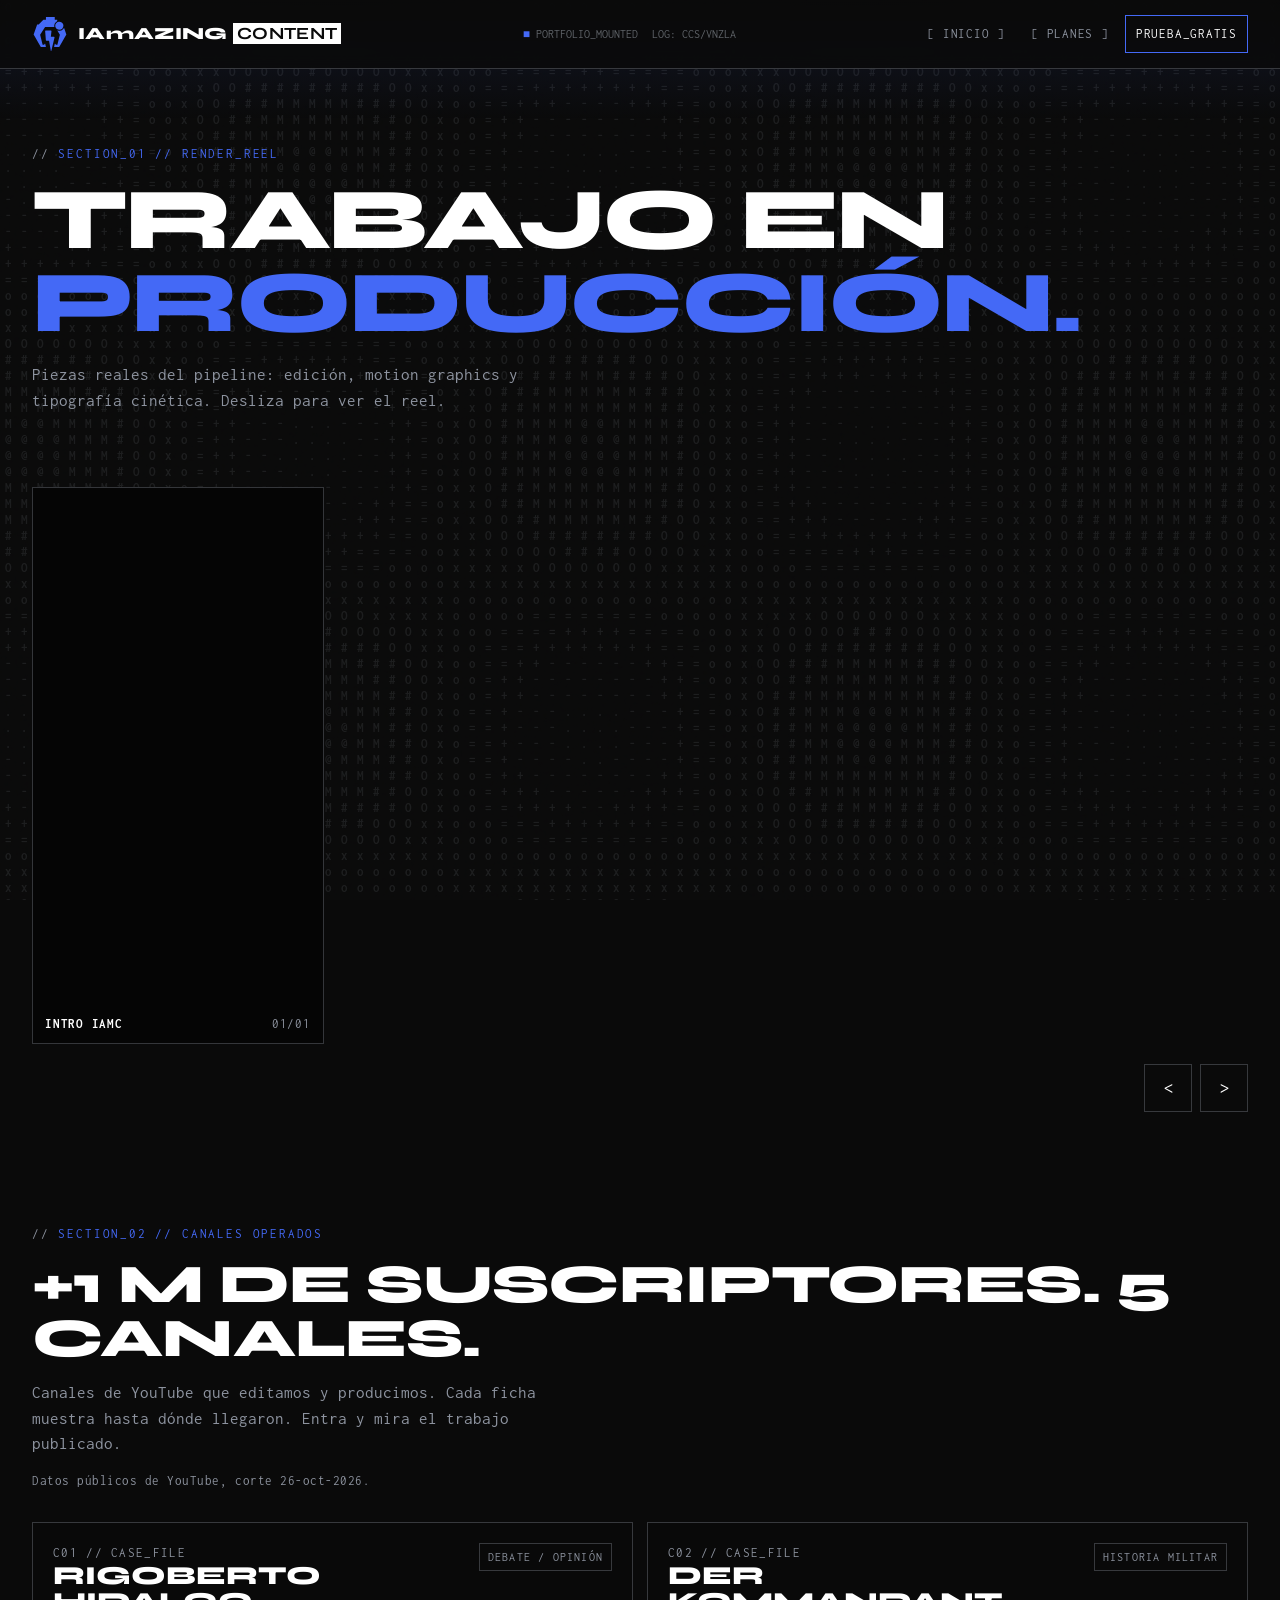
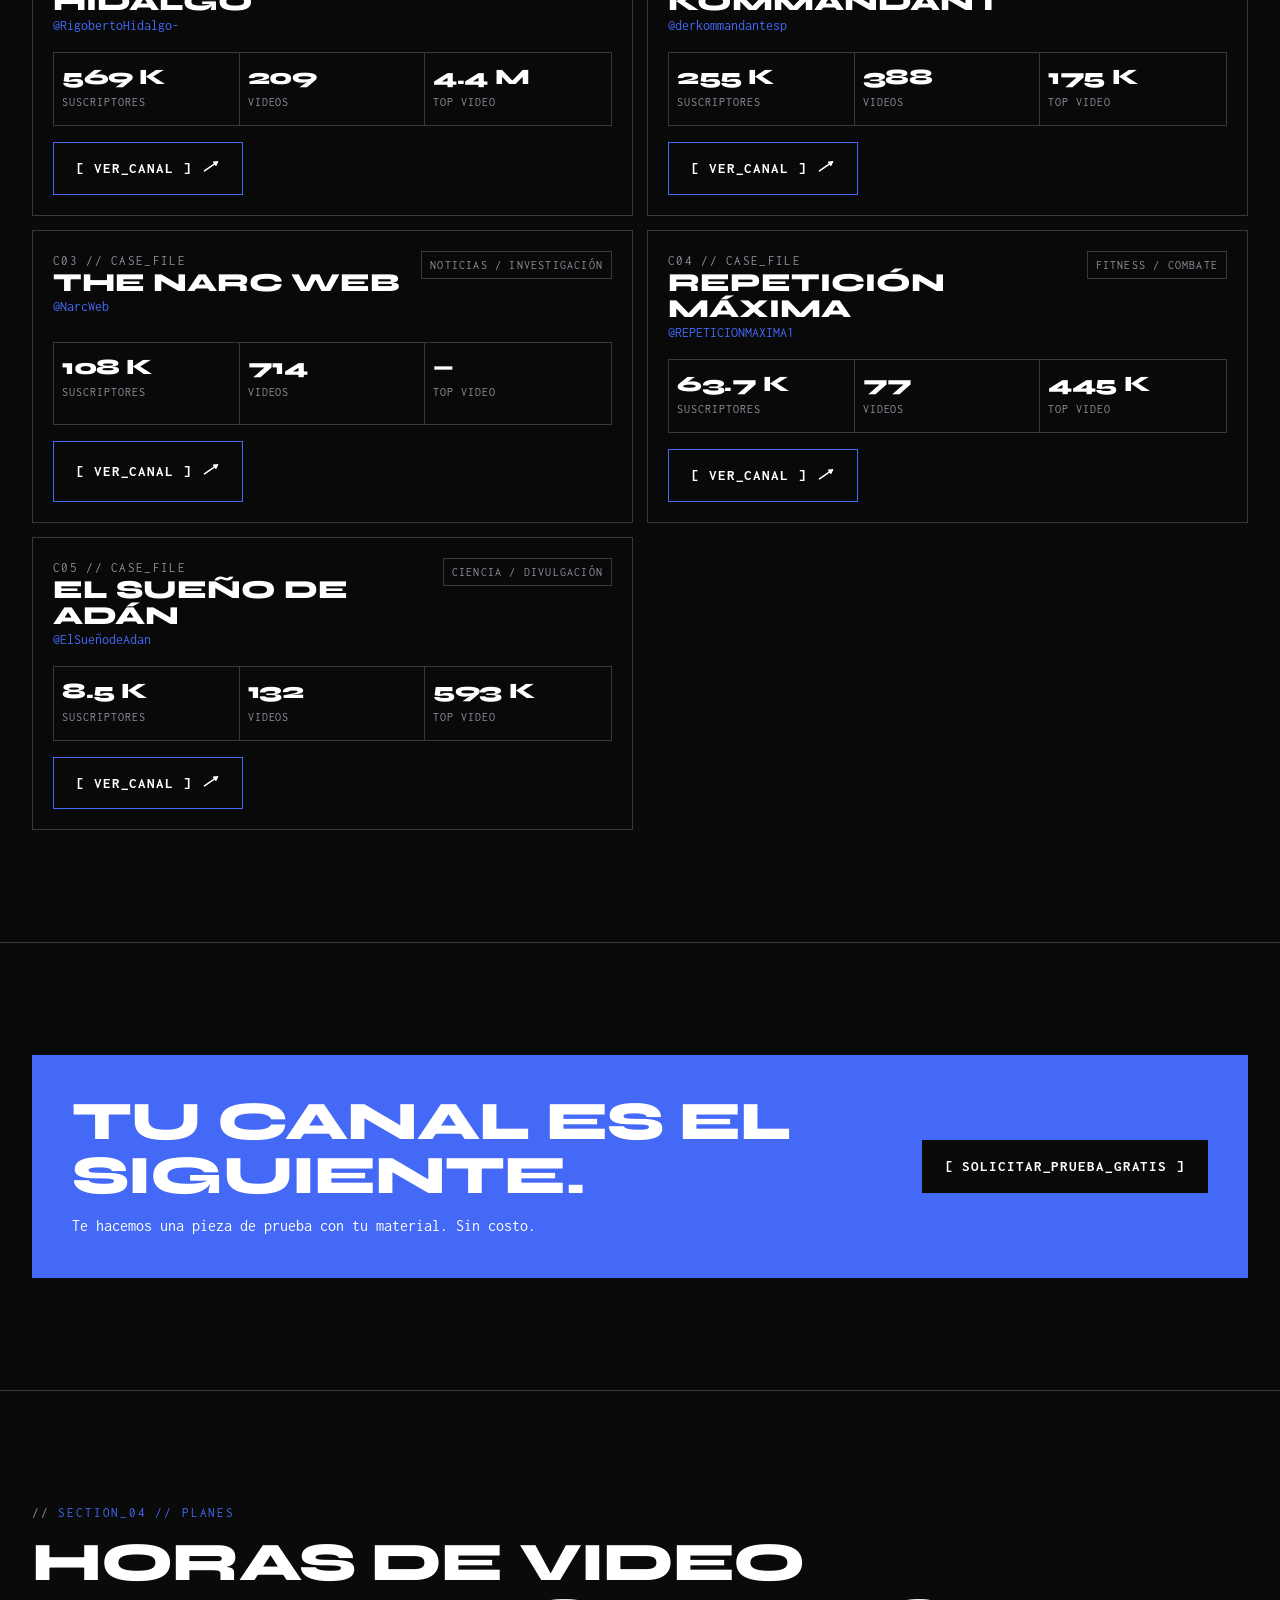
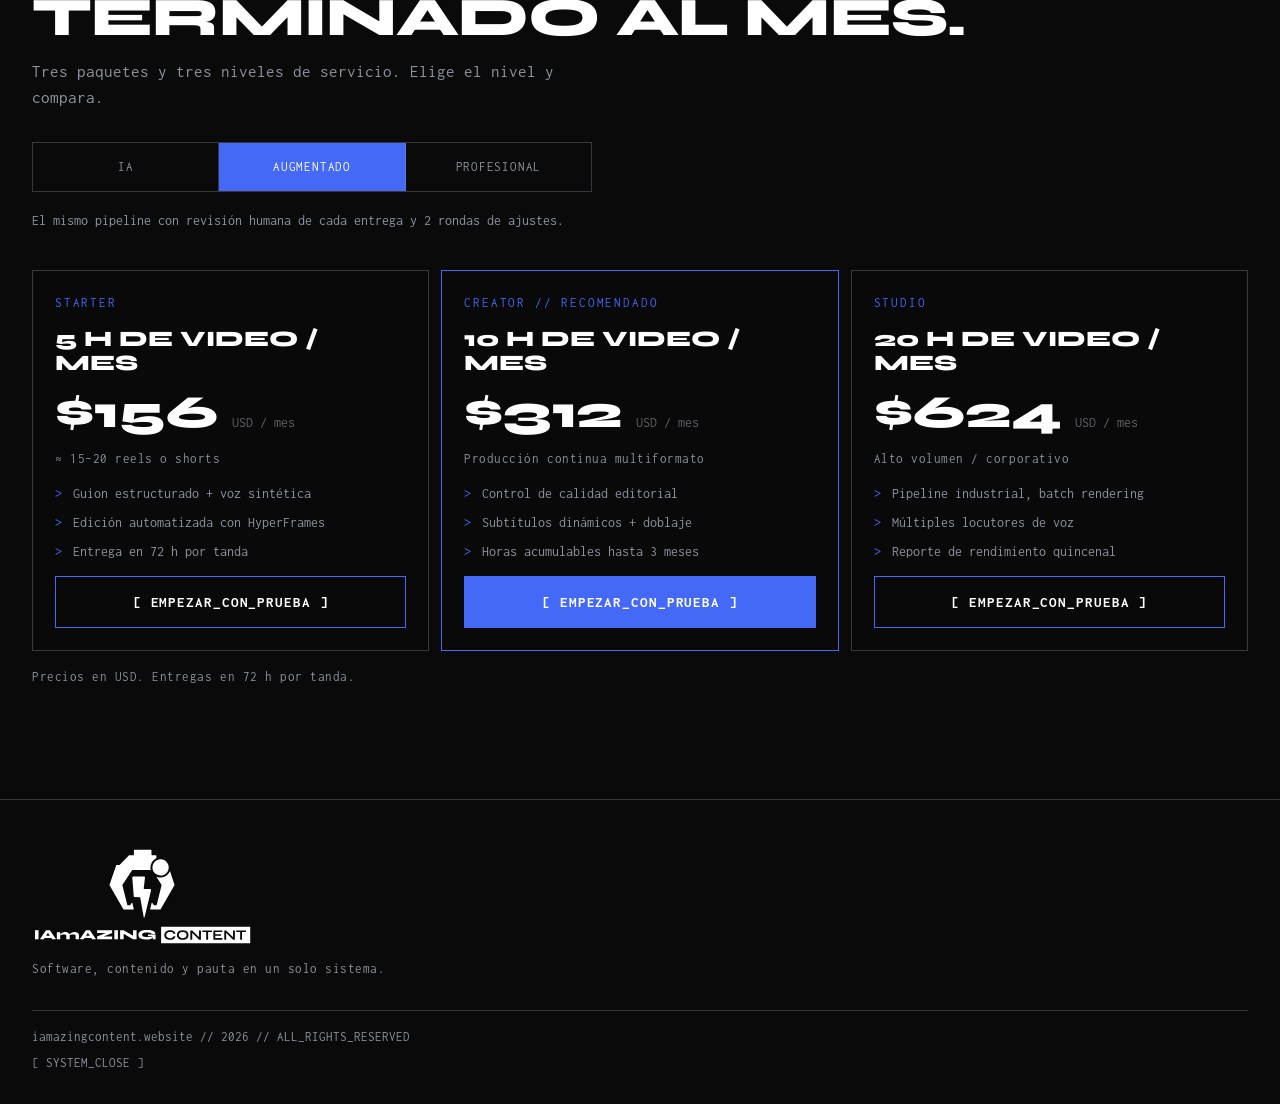
==== portafolio/index.html @ 4e672001 "fix: hallazgos P0/P1 de la revisión UX/UI (taste) - Titulares sin cortes a mitad de palabra en móvil" ====
<!DOCTYPE html>
<html lang="es">
<head>
  <meta charset="UTF-8">
  <meta name="viewport" content="width=device-width, initial-scale=1, viewport-fit=cover">
  <title>Portafolio // IAmAZING CONTENT</title>
  <meta name="description" content="Reels, canales de YouTube que operamos y planes de producción de video de IAmAZING CONTENT.">
  <meta name="theme-color" content="#0A0A0A">
  <meta property="og:type" content="website">
  <meta property="og:title" content="Portafolio // IAmAZING CONTENT">
  <meta property="og:description" content="Canales de YouTube que operamos, reels y planes de producción.">
  <meta property="og:image" content="../assets/brand/og-isotipo.png">
  <link rel="icon" type="image/svg+xml" href="../assets/brand/logos/Isotipo-azul.svg">
  <link rel="preconnect" href="https://fonts.googleapis.com">
  <link rel="preconnect" href="https://fonts.gstatic.com" crossorigin>
  <link href="https://fonts.googleapis.com/css2?family=Inconsolata:wght@400;700&family=Syne:wght@600;700;800&display=swap" rel="stylesheet">
  <link rel="stylesheet" href="../assets/css/iamc.css">
</head>
<body>
  <canvas id="ascii-bg" aria-hidden="true"></canvas>
  <div class="noise" aria-hidden="true"></div>
  <div class="scanline" aria-hidden="true"></div>

  <div class="page">
    <header class="topbar">
      <div class="wrap">
        <a class="brand" href="../" aria-label="IAmAZING CONTENT, inicio">
          <img class="iso" src="../assets/brand/logos/Isotipo-azul.svg" alt="" width="36" height="36">
          <span class="wordmark">IAmAZING <b>CONTENT</b></span>
        </a>
        <div class="status" aria-hidden="true"><span><span class="dot">■</span> PORTFOLIO_MOUNTED</span><span>LOG: CCS/VNZLA</span></div>
        <nav class="nav" aria-label="Principal">
          <a href="../">[ INICIO ]</a>
          <a class="hide-sm" href="#planes">[ PLANES ]</a>
          <a class="nav-cta" href="../#prueba">PRUEBA_GRATIS</a>
        </nav>
      </div>
    </header>

    <main>
      <!-- SECTION_01 // CARRUSEL DE VIDEOS -->
      <section class="hero" aria-labelledby="pf-title">
        <div class="wrap">
          <span class="tag reveal">Section_01 // Render_reel</span>
          <h1 id="pf-title" class="h-display reveal">Trabajo en <em>producción.</em></h1>
          <p class="lead reveal">Piezas reales del pipeline: edición, motion graphics y tipografía cinética. Desliza para ver el reel.</p>
        </div>
      </section>
      <section class="reel" aria-label="Reels">
        <div class="reel-track" id="reel-track" tabindex="0"></div>
        <div class="reel-ctrl">
          <button type="button" id="reel-prev" aria-label="Anterior">&lt;</button>
          <button type="button" id="reel-next" aria-label="Siguiente">&gt;</button>
        </div>
      </section>

      <!-- SECTION_02 // CANALES DE YOUTUBE -->
      <section class="section" id="canales" aria-labelledby="canales-title">
        <div class="wrap">
          <div class="section-head">
            <span class="tag">Section_02 // Canales operados</span>
            <h2 id="canales-title" class="h2">+1 M de suscriptores. 5 canales.</h2>
            <p class="lead">Canales de YouTube que editamos y producimos. Cada ficha muestra hasta dónde llegaron. Entra y mira el trabajo publicado.</p>
            <p class="mono-s">Datos públicos de YouTube, corte 26-oct-2026.</p>
          </div>
          <div class="cases" id="cases"></div>
        </div>
      </section>

      <!-- SECTION_03 // CTA -->
      <section class="section" aria-label="Prueba gratis">
        <div class="wrap">
          <div class="cta-band panel reveal">
            <div>
              <h2 class="h2">Tu canal es el siguiente.</h2>
              <p style="margin-top:10px">Te hacemos una pieza de prueba con tu material. Sin costo.</p>
            </div>
            <a class="btn glitch" href="../#prueba">[ SOLICITAR_PRUEBA_GRATIS ]</a>
          </div>
        </div>
      </section>

      <!-- SECTION_04 // PLANES -->
      <section class="section" id="planes" aria-labelledby="planes-title">
        <div class="wrap">
          <div class="section-head">
            <span class="tag">Section_04 // Planes</span>
            <h2 id="planes-title" class="h2">Horas de video terminado al mes.</h2>
            <p class="lead">Tres paquetes y tres niveles de servicio. Elige el nivel y compara.</p>
          </div>
          <div class="tiers" id="tiers" role="group" aria-label="Nivel de servicio"></div>
          <p class="tier-desc" id="tier-desc" aria-live="polite"></p>
          <div class="plans" id="plans"></div>
          <p class="mono-s" style="margin-top:16px">Precios en USD. Entregas en 72 h por tanda.</p>
        </div>
      </section>
    </main>

    <footer class="footer" id="contacto">
      <div class="wrap">
        <div class="footer-grid">
          <div>
            <img class="logo-big" src="../assets/brand/logos/Logotipo-negativo.svg" alt="IAmAZING CONTENT" width="220">
            <p class="mono-s" style="margin-top:14px">Software, contenido y pauta en un solo sistema.</p>
          </div>
          <div class="socials" id="socials"></div>
        </div>
        <div class="footer-bottom">
          <span><span data-domain></span> // <span data-year></span> // ALL_RIGHTS_RESERVED</span>
          <span>[ SYSTEM_CLOSE ]</span>
        </div>
      </div>
    </footer>
  </div>

  <script src="../assets/js/config.js"></script>
  <script src="../assets/js/app.js"></script>
</body>
</html>
---- assets/css/iamc.css ----
/* IAmAZING CONTENT // WEBSITE v2 // mobile first
   Tokens = Kit-IA/tokens.css (brandbook). Nada de esquinas redondeadas. */
:root {
  --negro: #0A0A0A;
  --negro-2: #050505;
  --azul: #4469F6;
  --cemento: #8D939F;
  --ceniza: #5F6368;
  --blanco: #FFFFFF;
  --line: rgba(141, 147, 159, .35);
  --f-display: 'Syne', sans-serif;
  --f-mono: 'Inconsolata', ui-monospace, monospace;
  --gut: 16px;
  --max: 1280px;
}

*, *::before, *::after { box-sizing: border-box; margin: 0; padding: 0; border-radius: 0 !important; }
html { scroll-behavior: smooth; -webkit-text-size-adjust: 100%; overflow-x: clip; }
body {
  background: var(--negro);
  color: var(--cemento);
  font-family: var(--f-mono);
  font-size: 16px;
  line-height: 1.5;
  overflow-x: clip;
  min-height: 100vh;
}
img, svg, video { display: block; max-width: 100%; }
a { color: inherit; text-decoration: none; }
button, input, select, textarea { font: inherit; color: inherit; }
:focus-visible { outline: 2px solid var(--azul); outline-offset: 3px; }
.sr-only { position: absolute; width: 1px; height: 1px; overflow: hidden; clip: rect(0 0 0 0); white-space: nowrap; }

/* ---------- capas de fondo ---------- */
#ascii-bg { position: fixed; inset: 0; width: 100%; height: 100%; z-index: 0; pointer-events: none; }
.noise {
  position: fixed; inset: 0; z-index: 1; pointer-events: none; opacity: .08; mix-blend-mode: overlay;
  background-image: url('data:image/svg+xml,%3Csvg viewBox="0 0 200 200" xmlns="http://www.w3.org/2000/svg"%3E%3Cfilter id="n"%3E%3CfeTurbulence type="fractalNoise" baseFrequency="0.85" numOctaves="3" stitchTiles="stitch"/%3E%3C/filter%3E%3Crect width="100%25" height="100%25" filter="url(%23n)"/%3E%3C/svg%3E');
}
.scanline {
  position: fixed; left: 0; right: 0; height: 120px; z-index: 1; pointer-events: none;
  background: linear-gradient(to bottom, transparent, rgba(68, 105, 246, .06), transparent);
  animation: scan 7s linear infinite;
}
@keyframes scan { from { top: -120px; } to { top: 100%; } }

.page { position: relative; z-index: 2; }
.wrap { width: 100%; max-width: var(--max); margin: 0 auto; padding: 0 var(--gut); }

/* ---------- intro ---------- */
#intro { position: fixed; inset: 0; z-index: 100; background: var(--negro); transition: opacity 1s ease; }
#intro.out { opacity: 0; pointer-events: none; }
#intro canvas { width: 100%; height: 100%; }
#intro video { display: none; }
.intro-skip {
  position: absolute; right: var(--gut); bottom: calc(var(--gut) + env(safe-area-inset-bottom));
  background: transparent; border: 1px solid var(--cemento); padding: 10px 14px;
  font-family: var(--f-mono); font-size: 13px; letter-spacing: .08em; color: var(--blanco); cursor: pointer;
}

/* ---------- barra superior ---------- */
.topbar {
  position: sticky; top: 0; z-index: 50;
  background: rgba(10, 10, 10, .82); backdrop-filter: blur(8px); -webkit-backdrop-filter: blur(8px);
  border-bottom: 1px solid var(--line);
}
.topbar .wrap { display: flex; align-items: center; justify-content: space-between; gap: 12px; height: 60px; }
.brand { display: flex; align-items: center; gap: 10px; }
.brand .iso { width: 30px; height: 30px; }
.brand .logo { height: 16px; width: auto; }
.nav { display: flex; align-items: center; gap: 6px; }
.nav a { font-size: 13px; letter-spacing: .06em; padding: 8px 10px; color: var(--cemento); }
.nav a:hover, .nav a[aria-current="page"] { color: var(--blanco); }
.nav .nav-cta { border: 1px solid var(--azul); color: var(--blanco); }
.nav .hide-sm { display: none; }
.status { display: none; font-size: 12px; color: var(--ceniza); gap: 14px; }
.status .dot { color: var(--azul); animation: blink 1.4s steps(1) infinite; }
@keyframes blink { 50% { opacity: 0; } }

/* ---------- tipografía ---------- */
.tag { display: inline-block; font-size: 12px; letter-spacing: .14em; color: var(--azul); text-transform: uppercase; }
.tag::before { content: '// '; color: var(--ceniza); }
.h-display {
  font-family: var(--f-display); font-weight: 800; color: var(--blanco);
  text-transform: uppercase; line-height: .95; letter-spacing: -.02em;
  font-size: clamp(1.6rem, 6.8vw, 6.2rem); letter-spacing: -.03em;
}
.h-display em { font-style: normal; color: var(--azul); }
.h2 {
  font-family: var(--f-display); font-weight: 800; color: var(--blanco); text-transform: uppercase;
  line-height: 1; letter-spacing: -.015em; font-size: clamp(1.5rem, 6vw, 3.4rem);
}
.lead { font-size: 17px; color: var(--cemento); max-width: 60ch; }
.lead strong { color: var(--blanco); font-weight: 700; }
.mono-s { font-size: 13px; letter-spacing: .04em; color: var(--ceniza); }

/* ---------- botones ---------- */
.btn {
  position: relative; display: inline-flex; align-items: center; justify-content: center; gap: 10px;
  min-height: 52px; padding: 14px 22px; border: 1px solid var(--azul);
  font-family: var(--f-mono); font-weight: 700; font-size: 15px; letter-spacing: .06em; text-transform: uppercase;
  cursor: pointer; overflow: hidden; transition: color .2s, background .2s; background: transparent; color: var(--blanco);
}
.btn-primary { background: var(--azul); color: var(--blanco); }
.btn:hover { background: var(--blanco); color: var(--negro); border-color: var(--blanco); }
.btn .arr { width: 18px; height: 18px; }
.btn-block { width: 100%; }
.glitch:hover { animation: glitch .35s steps(2) 1; }
@keyframes glitch {
  0% { transform: translate(0); clip-path: inset(0 0 0 0); }
  25% { transform: translate(-3px, 1px); clip-path: inset(10% 0 55% 0); }
  50% { transform: translate(3px, -1px); clip-path: inset(60% 0 5% 0); }
  75% { transform: translate(-1px, 0); clip-path: inset(30% 0 30% 0); }
  100% { transform: translate(0); clip-path: inset(0 0 0 0); }
}

/* ---------- secciones ---------- */
.section { padding: 72px 0; border-bottom: 1px solid var(--line); }
.section-head { display: grid; gap: 14px; margin-bottom: 32px; }
.panel { border: 1px solid var(--line); background: rgba(10, 10, 10, .78); }

/* HERO */
.hero { padding: 40px 0 28px; }
.hero .h-display { margin: 14px 0 18px; }
.hero .lead { margin-bottom: 26px; }
.hero-actions { display: grid; gap: 10px; }

/* CARRUSEL DE CLIENTES (marquee) */
.marquee { position: relative; overflow: hidden; border-top: 1px solid var(--line); border-bottom: 1px solid var(--line); background: rgba(5, 5, 5, .85); }
.marquee::before, .marquee::after { content: ''; position: absolute; top: 0; bottom: 0; width: 40px; z-index: 2; pointer-events: none; }
.marquee::before { left: 0; background: linear-gradient(to right, var(--negro), transparent); }
.marquee::after { right: 0; background: linear-gradient(to left, var(--negro), transparent); }
.marquee-track { display: flex; width: max-content; animation: marquee 38s linear infinite; }
.marquee:hover .marquee-track, .marquee:focus-within .marquee-track { animation-play-state: paused; }
@keyframes marquee { to { transform: translateX(-50%); } }
.client {
  display: grid; grid-template-rows: auto auto auto; gap: 6px; width: 250px; padding: 18px 20px;
  border-right: 1px solid var(--line); transition: background .2s;
}
.client:hover { background: rgba(68, 105, 246, .08); }
.client .c-name { font-family: var(--f-display); font-weight: 700; color: var(--blanco); font-size: 18px; line-height: 1.1; text-transform: uppercase; }
.client .c-num { font-family: var(--f-display); font-weight: 800; color: var(--azul); font-size: 34px; line-height: 1; }
.client .c-meta { font-size: 12px; color: var(--ceniza); letter-spacing: .06em; text-transform: uppercase; }

/* SPEECH / PILARES */
.pillars { display: grid; gap: 12px; }
.pillar { padding: 22px; display: grid; gap: 12px; }
.pillar img { width: 44px; height: 38px; object-fit: contain; object-position: left; }
.pillar h3 { font-family: var(--f-display); color: var(--blanco); font-size: 20px; text-transform: uppercase; line-height: 1.1; }
.pillar p { font-size: 15px; }
.manifesto { font-family: var(--f-display); font-weight: 700; color: var(--blanco); font-size: clamp(1.4rem, 5.6vw, 2.6rem); line-height: 1.12; text-transform: uppercase; margin-bottom: 36px; }
.manifesto span { color: var(--ceniza); }
.pipeline { margin-top: 36px; display: grid; }
.step { display: grid; grid-template-columns: 56px 1fr; gap: 14px; padding: 20px 0; border-top: 1px solid var(--line); }
.step:last-child { border-bottom: 1px solid var(--line); }
.step b { font-family: var(--f-display); color: var(--azul); font-size: 28px; line-height: 1; }
.step h4 { color: var(--blanco); font-size: 15px; letter-spacing: .08em; text-transform: uppercase; margin-bottom: 4px; }
.step p { font-size: 15px; }

/* FREE TRIAL */
.trial { padding: 22px; display: grid; gap: 22px; border-color: var(--azul); }
.trial-head { display: grid; gap: 10px; }
.form { display: grid; gap: 14px; }
.field { display: grid; gap: 6px; }
.legend { margin-bottom: 8px; }
.field label, .legend { font-size: 12px; letter-spacing: .12em; text-transform: uppercase; color: var(--cemento); }
.field input, .field select, .field textarea {
  width: 100%; min-height: 50px; padding: 12px 14px; background: var(--negro-2);
  border: 1px solid var(--ceniza); font-size: 16px; /* 16px evita el zoom de iOS */
  color: var(--blanco); appearance: none; -webkit-appearance: none;
}
.field textarea { min-height: 110px; resize: vertical; }
.field select { background-image: linear-gradient(45deg, transparent 50%, var(--cemento) 50%), linear-gradient(135deg, var(--cemento) 50%, transparent 50%); background-position: calc(100% - 20px) 50%, calc(100% - 14px) 50%; background-size: 6px 6px; background-repeat: no-repeat; }
.field input::placeholder, .field textarea::placeholder { color: var(--ceniza); }
.field input:focus, .field select:focus, .field textarea:focus { border-color: var(--azul); outline: none; }
.chips { display: flex; flex-wrap: wrap; gap: 8px; }
.chips label { position: relative; }
.chips input { position: absolute; opacity: 0; inset: 0; cursor: pointer; }
.chips span { display: inline-block; padding: 10px 12px; border: 1px solid var(--ceniza); font-size: 14px; color: var(--cemento); }
.chips input:checked + span { border-color: var(--azul); background: var(--azul); color: var(--blanco); }
.chips input:focus-visible + span { outline: 2px solid var(--azul); outline-offset: 2px; }
.form-note { font-size: 12px; color: var(--ceniza); }
.form-status { min-height: 1.5em; font-size: 14px; color: var(--azul); }
.hp { position: absolute; left: -9999px; }

/* FOOTER */
.footer { padding: 48px 0 calc(32px + env(safe-area-inset-bottom)); }
.footer-grid { display: grid; gap: 28px; }
.footer .logo-big { width: 220px; }
.socials { display: grid; grid-template-columns: 1fr 1fr; gap: 8px; }
.socials a { display: flex; align-items: center; gap: 10px; min-height: 48px; padding: 10px 12px; border: 1px solid var(--line); font-size: 14px; color: var(--blanco); }
.socials a:hover { border-color: var(--azul); }
.socials svg { width: 18px; height: 18px; fill: var(--azul); flex: none; }
.footer-bottom { margin-top: 32px; padding-top: 16px; border-top: 1px solid var(--line); display: grid; gap: 6px; font-size: 12px; color: var(--ceniza); }

/* ---------- PORTAFOLIO ---------- */
.reel { position: relative; }
.reel-track { display: flex; gap: 12px; overflow-x: auto; scroll-snap-type: x mandatory; padding: 0 var(--gut) 8px; scrollbar-width: none; }
.reel-track::-webkit-scrollbar { display: none; }
.reel-item { flex: 0 0 78%; scroll-snap-align: center; border: 1px solid var(--line); background: var(--negro-2); }
.reel-media { position: relative; aspect-ratio: 9 / 16; overflow: hidden; background: var(--negro-2); }
.reel-media video, .reel-media canvas { width: 100%; height: 100%; object-fit: cover; }
.reel-media .ph { position: absolute; inset: 0; display: grid; place-items: center; text-align: center; padding: 20px; font-size: 13px; color: var(--ceniza); }
.reel-cap { display: flex; justify-content: space-between; gap: 10px; padding: 10px 12px; font-size: 12px; letter-spacing: .06em; text-transform: uppercase; }
.reel-cap b { color: var(--blanco); font-weight: 700; }
.reel-ctrl { display: flex; gap: 8px; justify-content: flex-end; padding: 12px var(--gut) 0; }
.reel-ctrl button { width: 48px; height: 48px; border: 1px solid var(--line); background: transparent; color: var(--blanco); cursor: pointer; font-size: 18px; }
.reel-ctrl button:hover { border-color: var(--azul); }

.cases { display: grid; gap: 14px; }
.case { padding: 20px; display: grid; gap: 16px; }
.case-top { display: flex; justify-content: space-between; align-items: flex-start; gap: 10px; }
.case-id { font-size: 12px; color: var(--ceniza); letter-spacing: .1em; }
.case h3 { font-family: var(--f-display); font-weight: 800; color: var(--blanco); font-size: 26px; line-height: 1; text-transform: uppercase; }
.case .handle { font-size: 14px; color: var(--azul); }
.case .niche { font-size: 12px; text-transform: uppercase; letter-spacing: .1em; border: 1px solid var(--line); padding: 4px 8px; white-space: nowrap; }
.stats { display: grid; grid-template-columns: repeat(3, 1fr); border: 1px solid var(--line); }
.stat { padding: 12px 10px; border-right: 1px solid var(--line); }
.stat:last-child { border-right: 0; }
.stat b { display: block; font-family: var(--f-display); font-weight: 800; color: var(--blanco); font-size: 22px; line-height: 1.1; }
.stat span { font-size: 11px; color: var(--ceniza); letter-spacing: .08em; text-transform: uppercase; }
.timeline { display: grid; gap: 6px; font-size: 14px; }
.timeline div { display: grid; grid-template-columns: 92px 1fr; gap: 10px; }
.timeline dt { color: var(--ceniza); font-size: 12px; text-transform: uppercase; letter-spacing: .08em; padding-top: 2px; }
.timeline dd { color: var(--cemento); }
.pending { color: var(--ceniza); font-style: normal; border-bottom: 1px dashed var(--ceniza); }

.cta-band { padding: 28px 22px; display: grid; gap: 18px; background: var(--azul); border: 0; }
.cta-band .h2 { color: var(--blanco); }
.cta-band p { color: var(--blanco); }
.cta-band .btn { background: var(--negro); border-color: var(--negro); }
.cta-band .btn:hover { background: var(--blanco); color: var(--negro); }

.tiers { display: flex; border: 1px solid var(--line); margin-bottom: 18px; }
.tiers button { flex: 1; min-height: 48px; padding: 8px 6px; background: transparent; border: 0; border-right: 1px solid var(--line); color: var(--cemento); font-size: 13px; letter-spacing: .06em; text-transform: uppercase; cursor: pointer; }
.tiers button:last-child { border-right: 0; }
.tiers button[aria-pressed="true"] { background: var(--azul); color: var(--blanco); }
.tier-desc { font-size: 14px; margin-bottom: 18px; min-height: 3em; }
.plans { display: grid; gap: 12px; }
.plan { padding: 22px; display: grid; gap: 14px; align-content: start; }
.plan.featured { border-color: var(--azul); }
.plan .p-name { font-size: 13px; letter-spacing: .14em; color: var(--azul); text-transform: uppercase; }
.plan .p-hours { font-family: var(--f-display); font-weight: 800; color: var(--blanco); font-size: 22px; text-transform: uppercase; line-height: 1.1; }
.plan .p-price { font-family: var(--f-display); font-weight: 800; color: var(--blanco); font-size: 46px; line-height: 1; }
.plan .p-price small { font-family: var(--f-mono); font-size: 14px; color: var(--ceniza); font-weight: 400; }
.plan ul { list-style: none; display: grid; gap: 8px; font-size: 14px; }
.plan li { padding-left: 18px; position: relative; }
.plan li::before { content: '>'; position: absolute; left: 0; color: var(--azul); }

/* ---------- motion utilitario ---------- */
.reveal { opacity: 0; transform: translateY(18px); transition: opacity .7s ease, transform .7s ease; }
.reveal.in { opacity: 1; transform: none; }

/* ---------- breakpoints (mobile first) ---------- */
@media (min-width: 600px) {
  .hero-actions { grid-template-columns: auto auto; justify-content: start; }
  .reel-item { flex-basis: 44%; }
  .socials { grid-template-columns: repeat(3, 1fr); }
}
@media (min-width: 900px) {
  :root { --gut: 32px; }
  .topbar .wrap { height: 68px; }
  .brand .iso { width: 36px; height: 36px; }
  .brand .logo { height: 20px; }
  .nav .hide-sm { display: inline-block; }
  .status { display: flex; }
  .section { padding: 112px 0; }
  .hero { padding: 72px 0 48px; }
  .pillars { grid-template-columns: repeat(3, 1fr); }
  .pipeline { grid-template-columns: repeat(3, 1fr); gap: 0 24px; }
  .step, .step:last-child { border-bottom: 1px solid var(--line); }
  .trial { grid-template-columns: 1fr 1.2fr; padding: 40px; gap: 48px; }
  .form .row { display: grid; grid-template-columns: 1fr 1fr; gap: 14px; }
  .footer-grid { grid-template-columns: 1.2fr 2fr; }
  .client { width: 300px; padding: 22px 26px; }
  .reel-item { flex-basis: 24%; }
  .cases { grid-template-columns: repeat(2, 1fr); }
  .cta-band { grid-template-columns: 1fr auto; align-items: center; padding: 40px; }
  .plans { grid-template-columns: repeat(3, 1fr); }
  .tiers { max-width: 560px; }
}
@media (prefers-reduced-motion: reduce) {
  *, *::before, *::after { animation: none !important; transition: none !important; scroll-behavior: auto !important; }
  .reveal { opacity: 1; transform: none; }
  .marquee-track { flex-wrap: nowrap; }
}

/* QA 360 px: evitar que el contenido mínimo de las grillas ensanche la página */
.cases, .plans, .pillars, .footer-grid { grid-template-columns: minmax(0, 1fr); }
.case, .plan, .pillar, .socials a { min-width: 0; }
.socials { grid-template-columns: repeat(2, minmax(0, 1fr)); }
.socials a { font-size: 13px; flex-wrap: wrap; row-gap: 0; }
.socials a .mono-s { font-size: 11px; width: 100%; padding-left: 28px; }
.case h3 { font-size: clamp(19px, 5.6vw, 26px); }
.case-top > div { min-width: 0; }
.stat { min-width: 0; }
.stat b { font-size: clamp(17px, 5.2vw, 22px); }
.case .btn { width: 100%; }
@media (min-width: 600px) { .socials { grid-template-columns: repeat(3, minmax(0, 1fr)); } }
@media (min-width: 900px) {
  .cases { grid-template-columns: repeat(2, minmax(0, 1fr)); }
  .plans, .pillars { grid-template-columns: repeat(3, minmax(0, 1fr)); }
  .footer-grid { grid-template-columns: 1.2fr 2fr; }
  .case .btn { width: auto; justify-self: start; }
}
.case, .plan, .pillar, .trial, .form, .field { grid-template-columns: minmax(0, 1fr); }
.stats { grid-template-columns: repeat(3, minmax(0, 1fr)); }
.section-head .h2 { font-size: clamp(1.5rem, 6.2vw, 3.4rem); }
@media (min-width: 900px) { .trial { grid-template-columns: 1fr 1.2fr; } }

.wordmark { font-family: var(--f-display); font-weight: 800; font-size: 14px; letter-spacing: .02em; color: var(--blanco); white-space: nowrap; }
.wordmark b { background: var(--blanco); color: var(--negro); padding: 0 4px; font-weight: 700; }
@media (max-width: 380px) { .wordmark { font-size: 12px; } .nav a { padding: 8px 6px; font-size: 12px; } }
@media (min-width: 900px) { .wordmark { font-size: 17px; } .trial .h2 { font-size: clamp(2rem, 3.4vw, 2.8rem); } }
.nav a { white-space: nowrap; }
@media (max-width: 599px) { .nav a:not(.nav-cta) { display: none; } .wordmark { font-size: 13px; } }

/* taste P0/P1 (2026-11-03): sin cortes a mitad de palabra, texto legible, hero con video */
.case-top { flex-direction: column; align-items: flex-start; }
@media (min-width: 600px) { .case-top { flex-direction: row; } }
.mono-s, .c-meta, .stat span, .case-id, .timeline dt, .form-note, .footer-bottom, .reel-cap, .tag::before { color: var(--cemento); }
.mono-s, .form-note, .footer-bottom, .c-meta, .case-id, .stat span, .timeline dt, .reel-cap, .tag, .field label, .legend { font-size: 13px; }
.hero { position: relative; overflow: hidden; }
.hero .wrap { position: relative; z-index: 1; }
.hero-loop { position: absolute; inset: 0; width: 100%; height: 100%; object-fit: cover; opacity: .32; z-index: 0; }
.hero-loop + .hero-fade { position: absolute; inset: 0; z-index: 0; background: linear-gradient(to bottom, rgba(10,10,10,.35), var(--negro)); }
.stat b { white-space: nowrap; font-size: clamp(15px, 4.6vw, 22px); }
.stat { padding: 12px 8px; }
.stat b { font-size: clamp(14px, 4.2vw, 22px); letter-spacing: -.02em; }
.stat span { font-size: 12px; }
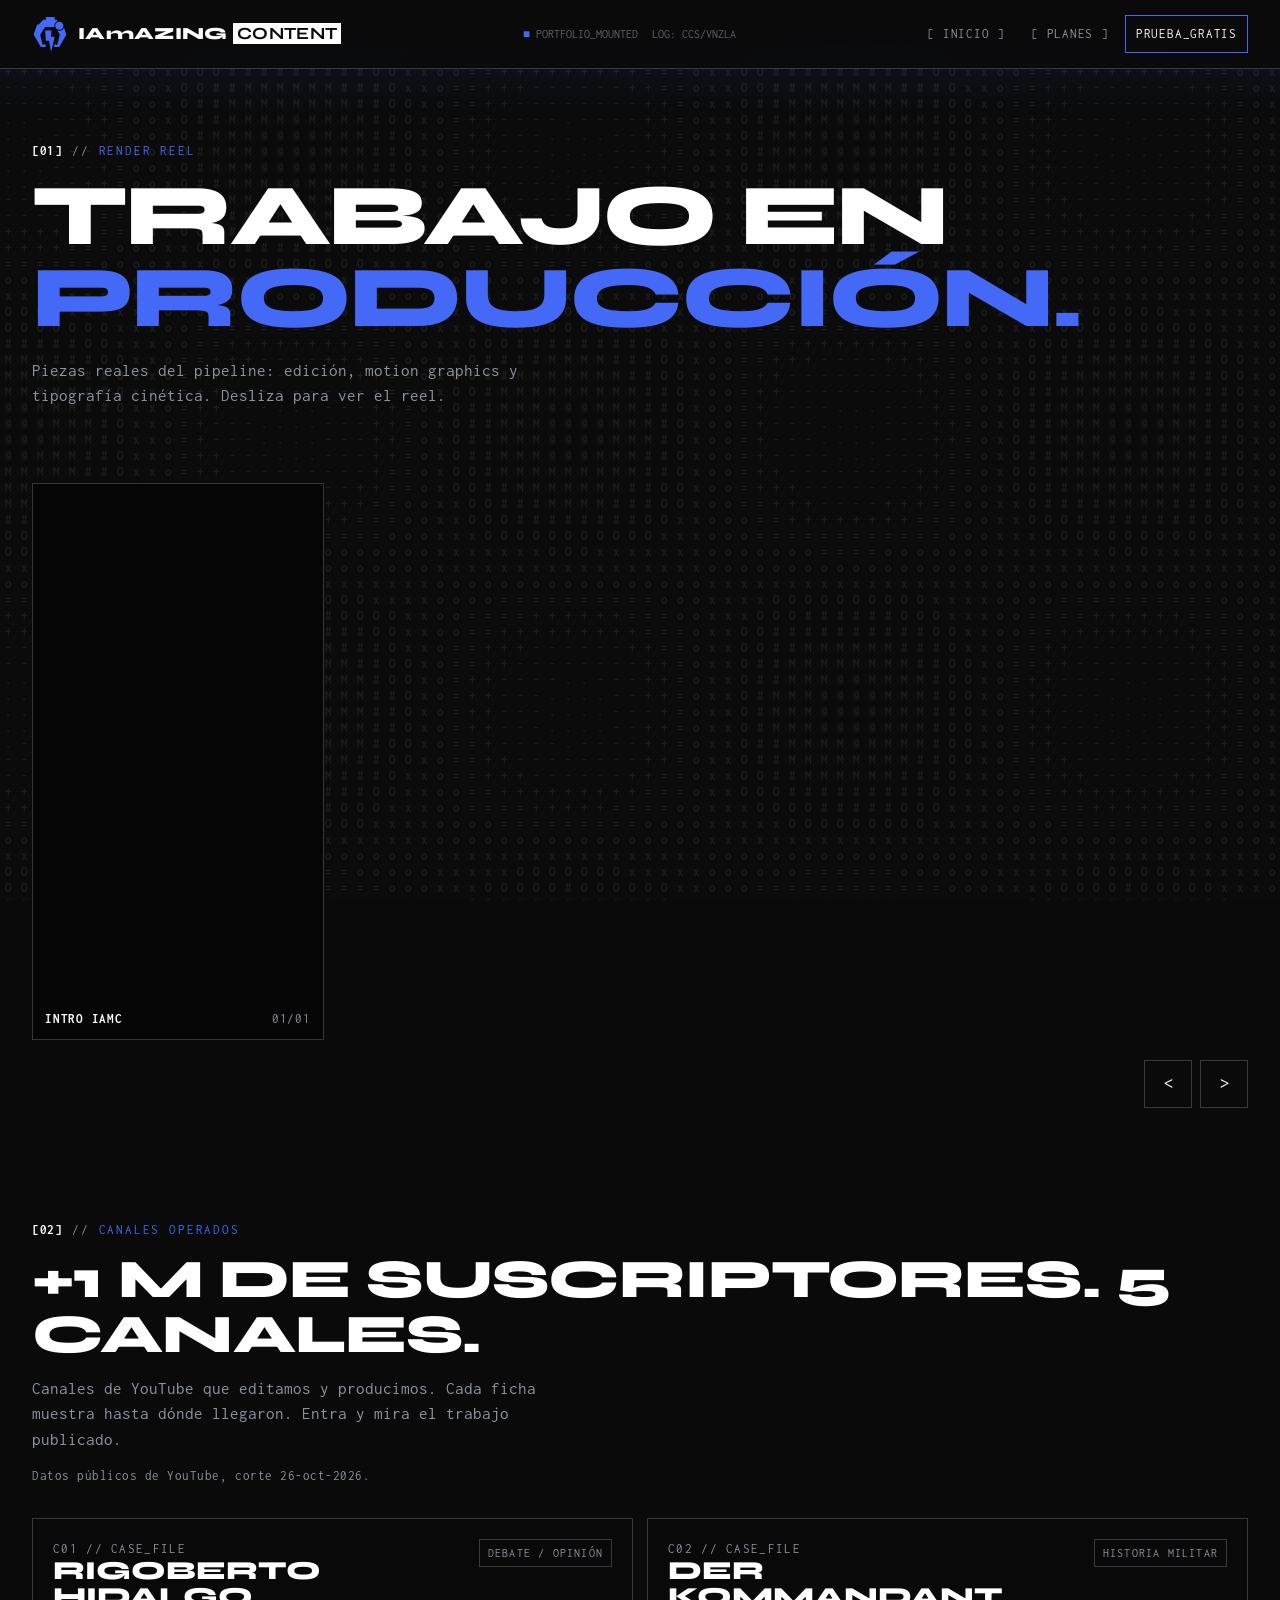
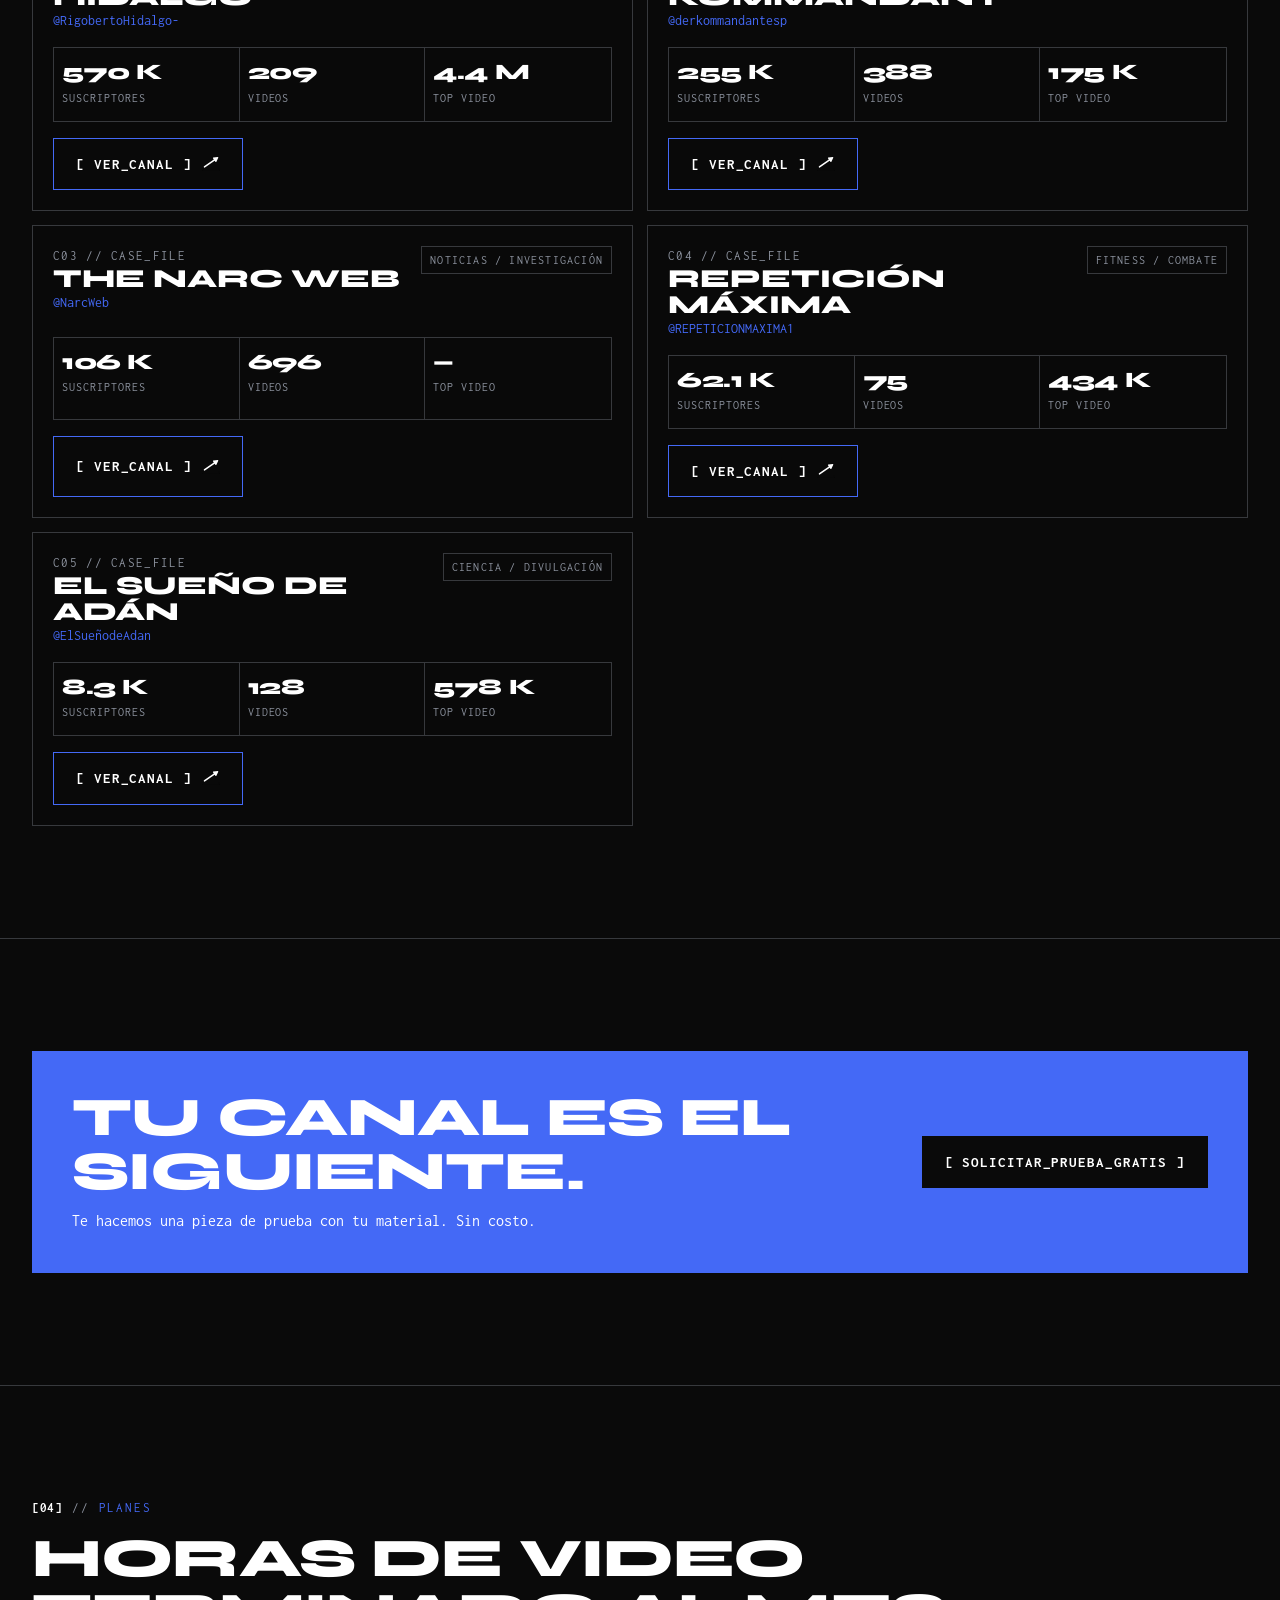
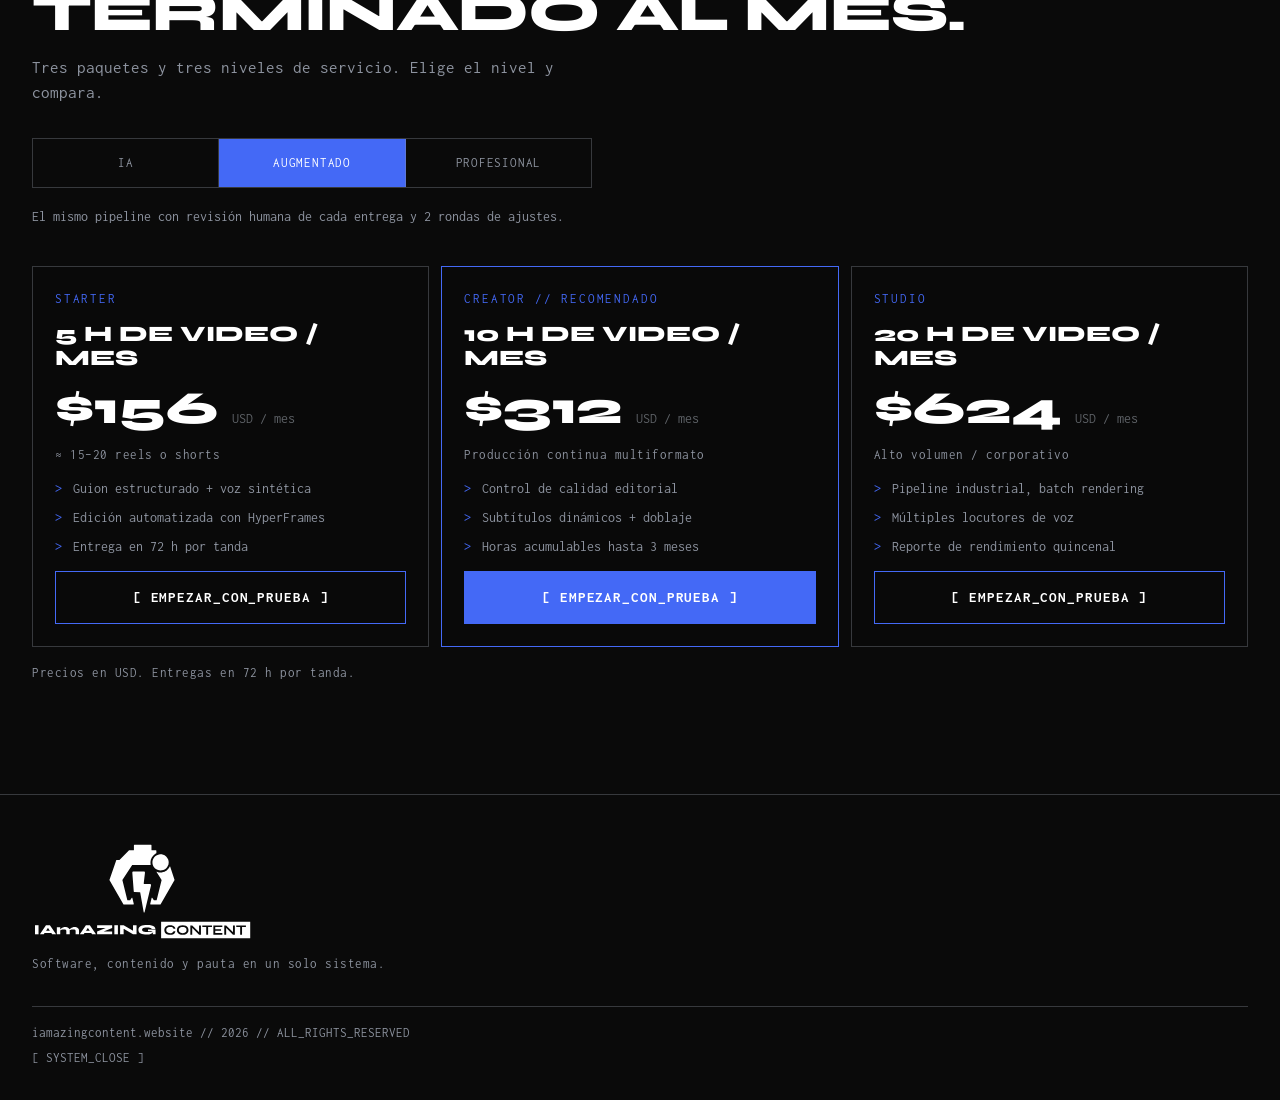
==== commit a29152fb: "feat: home v2.1 con sistema numerado [01]-[08] inspirado en referencia de agencia - Showreel con pla" ====
--- a/portafolio/index.html
+++ b/portafolio/index.html
@@ -41,7 +41,7 @@
       <!-- SECTION_01 // CARRUSEL DE VIDEOS -->
       <section class="hero" aria-labelledby="pf-title">
         <div class="wrap">
-          <span class="tag reveal">Section_01 // Render_reel</span>
+          <div class="hero-meta reveal"><span class="idx">[01]</span><span class="tag">Render reel</span></div>
           <h1 id="pf-title" class="h-display reveal">Trabajo en <em>producción.</em></h1>
           <p class="lead reveal">Piezas reales del pipeline: edición, motion graphics y tipografía cinética. Desliza para ver el reel.</p>
         </div>
@@ -58,7 +58,7 @@
       <section class="section" id="canales" aria-labelledby="canales-title">
         <div class="wrap">
           <div class="section-head">
-            <span class="tag">Section_02 // Canales operados</span>
+            <span class="idx">[02]</span><span class="tag">Canales operados</span>
             <h2 id="canales-title" class="h2">+1 M de suscriptores. 5 canales.</h2>
             <p class="lead">Canales de YouTube que editamos y producimos. Cada ficha muestra hasta dónde llegaron. Entra y mira el trabajo publicado.</p>
             <p class="mono-s">Datos públicos de YouTube, corte 26-oct-2026.</p>
@@ -84,7 +84,7 @@
       <section class="section" id="planes" aria-labelledby="planes-title">
         <div class="wrap">
           <div class="section-head">
-            <span class="tag">Section_04 // Planes</span>
+            <span class="idx">[04]</span><span class="tag">Planes</span>
             <h2 id="planes-title" class="h2">Horas de video terminado al mes.</h2>
             <p class="lead">Tres paquetes y tres niveles de servicio. Elige el nivel y compara.</p>
           </div>
--- a/assets/css/iamc.css
+++ b/assets/css/iamc.css
@@ -328,3 +328,89 @@
 .stat { padding: 12px 8px; }
 .stat b { font-size: clamp(14px, 4.2vw, 22px); letter-spacing: -.02em; }
 .stat span { font-size: 12px; }
+
+/* ===== v2.1 // fusión con referencia: sistema numerado, showreel, servicios, métricas, proceso, FAQ ===== */
+.idx { font-family: var(--f-mono); font-weight: 700; color: var(--blanco); font-size: 13px; margin-right: 10px; letter-spacing: .04em; }
+.section-head { display: flex; flex-wrap: wrap; align-items: center; column-gap: 0; row-gap: 14px; }
+.section-head > :not(.idx):not(.tag) { flex: 1 0 100%; }
+.hero-meta { display: flex; align-items: center; }
+.hero-grid { display: grid; gap: 22px; }
+.hero-side { display: grid; gap: 14px; align-content: start; }
+.badge-proof { display: grid; grid-template-columns: auto 1fr; align-items: center; gap: 12px; padding: 12px 14px; border: 1px solid var(--line); }
+.badge-proof b { font-family: var(--f-display); font-weight: 800; color: var(--azul); font-size: 30px; line-height: 1; }
+.badge-proof span { font-size: 13px; color: var(--cemento); }
+.stack { list-style: none; display: flex; flex-wrap: wrap; gap: 6px; margin-top: 26px; }
+.stack li { font-size: 13px; padding: 6px 10px; border: 1px solid var(--line); color: var(--cemento); text-transform: uppercase; letter-spacing: .06em; }
+
+.showreel { position: relative; aspect-ratio: 16 / 9; border: 1px solid var(--line); background: var(--negro-2); overflow: hidden; }
+.showreel video { width: 100%; height: 100%; object-fit: cover; }
+.showreel .play { position: absolute; left: 50%; top: 50%; transform: translate(-50%, -50%); display: inline-flex; align-items: center; gap: 10px; min-height: 52px; padding: 12px 20px; background: var(--azul); color: var(--blanco); border: 0; font-family: var(--f-mono); font-weight: 700; font-size: 15px; letter-spacing: .06em; cursor: pointer; }
+.showreel .play span { font-size: 14px; }
+.showreel .play:hover { background: var(--blanco); color: var(--negro); }
+
+.services { list-style: none; border-top: 1px solid var(--line); }
+.svc { display: grid; grid-template-columns: 40px minmax(0, 1fr); column-gap: 14px; row-gap: 4px; padding: 20px 4px; border-bottom: 1px solid var(--line); transition: background .25s, padding .25s; }
+.svc img { display: none; }
+.svc-n { grid-row: span 2; font-family: var(--f-mono); color: var(--azul); font-size: 14px; padding-top: 4px; }
+.svc h3 { font-family: var(--f-display); font-weight: 800; color: var(--blanco); text-transform: uppercase; font-size: clamp(1.15rem, 5vw, 2.2rem); line-height: 1.05; }
+.svc p { font-size: 15px; }
+@media (hover: hover) { .svc:hover { background: var(--azul); padding-left: 16px; } .svc:hover .svc-n, .svc:hover p { color: var(--blanco); } }
+
+.metric-cards { display: grid; grid-template-columns: minmax(0, 1fr); gap: 12px; }
+.metric { display: grid; gap: 6px; padding: 22px; transition: border-color .2s; }
+.metric:hover { border-color: var(--azul); }
+.metric b { font-family: var(--f-display); font-weight: 800; color: var(--blanco); font-size: clamp(3rem, 15vw, 5.2rem); line-height: .95; letter-spacing: -.03em; }
+.metric .m-label { font-size: 14px; color: var(--cemento); }
+.metric .m-name { display: flex; align-items: center; justify-content: space-between; gap: 10px; margin-top: 10px; padding-top: 12px; border-top: 1px solid var(--line); font-family: var(--f-display); font-weight: 700; color: var(--blanco); text-transform: uppercase; }
+
+.process { list-style: none; display: grid; grid-template-columns: minmax(0, 1fr); gap: 0; border-top: 1px solid var(--line); }
+.proc { display: grid; grid-template-columns: auto minmax(0, 1fr); column-gap: 14px; row-gap: 6px; padding: 20px 0; border-bottom: 1px solid var(--line); align-items: baseline; }
+.proc-n { font-family: var(--f-mono); color: var(--azul); font-size: 14px; }
+.proc h3 { font-family: var(--f-display); font-weight: 800; color: var(--blanco); text-transform: uppercase; font-size: 22px; line-height: 1.1; }
+.proc-t { grid-column: 2; justify-self: start; font-size: 13px; color: var(--blanco); background: rgba(68, 105, 246, .18); border: 1px solid var(--azul); padding: 3px 8px; }
+.proc p { grid-column: 2; font-size: 15px; }
+
+.manager { display: flex; align-items: center; gap: 8px; font-size: 14px; color: var(--cemento); }
+.manager .dot { color: var(--azul); }
+.manager b { color: var(--blanco); }
+
+.faq { border-top: 1px solid var(--line); }
+.faq-item { border-bottom: 1px solid var(--line); }
+.faq-item summary { list-style: none; display: grid; grid-template-columns: 36px minmax(0, 1fr) 24px; align-items: center; gap: 10px; min-height: 64px; padding: 14px 0; cursor: pointer; font-family: var(--f-display); font-weight: 700; color: var(--blanco); font-size: 18px; line-height: 1.2; }
+.faq-item summary::-webkit-details-marker { display: none; }
+.faq-n { font-family: var(--f-mono); font-weight: 400; color: var(--azul); font-size: 14px; }
+.faq-x { font-family: var(--f-mono); color: var(--azul); font-size: 22px; text-align: right; transition: transform .2s; }
+.faq-item[open] .faq-x { transform: rotate(45deg); }
+.faq-item p { padding: 0 34px 20px 46px; font-size: 15px; }
+
+.intro-load { position: absolute; left: var(--gut); bottom: calc(var(--gut) + 14px + env(safe-area-inset-bottom)); color: var(--blanco); letter-spacing: .1em; }
+.intro-load b { color: var(--azul); }
+
+@media (min-width: 900px) {
+  .hero-grid { grid-template-columns: 1.4fr 1fr; align-items: end; gap: 48px; }
+  .svc { grid-template-columns: 60px 56px minmax(0, 1fr) minmax(0, 1fr); align-items: center; padding: 26px 8px; }
+  .svc-n { grid-row: auto; padding: 0; }
+  .svc img { display: block; }
+  .metric-cards { grid-template-columns: repeat(3, minmax(0, 1fr)); }
+  .metric b { font-size: clamp(3.4rem, 5.6vw, 5.6rem); }
+  .process { grid-template-columns: repeat(5, minmax(0, 1fr)); border-top: 0; gap: 12px; }
+  .proc { grid-template-columns: minmax(0, 1fr); border: 1px solid var(--line); padding: 20px; align-content: start; }
+  .proc-t, .proc p { grid-column: 1; }
+  .faq { max-width: 900px; }
+}
+.proc h3 { font-size: clamp(17px, 5.4vw, 22px); }
+@media (min-width: 900px) { .proc h3 { font-size: clamp(16px, 1.4vw, 20px); } }
+/* wordmark a todo el ancho + campo azul del proceso */
+.giant { font-family: var(--f-display); font-weight: 800; color: var(--blanco); text-transform: uppercase; font-size: 21.5vw; line-height: .8; letter-spacing: -.05em; text-align: center; white-space: nowrap; margin-top: 36px; opacity: .96; user-select: none; }
+.giant::first-letter { color: var(--azul); }
+.section-blue { background: var(--azul); border-bottom: 0; }
+.section-blue .tag, .section-blue .idx, .section-blue .h2 { color: var(--blanco); }
+.section-blue .process, .section-blue .proc { border-color: rgba(255, 255, 255, .35); }
+.section-blue .proc-n { color: var(--blanco); opacity: .8; }
+.section-blue .proc-t { background: var(--negro); border-color: var(--negro); }
+.section-blue .proc p { color: var(--blanco); }
+@media (min-width: 900px) { .giant { font-size: 20.5vw; margin-top: 56px; } }
+.giant { text-transform: none; font-size: 11.6vw; letter-spacing: -.04em; padding: 0 var(--gut); }
+@media (min-width: 900px) { .giant { font-size: 11.8vw; } }
+.giant { font-size: 10.6vw; padding: 0; }
+@media (min-width: 900px) { .giant { font-size: 10.8vw; } }
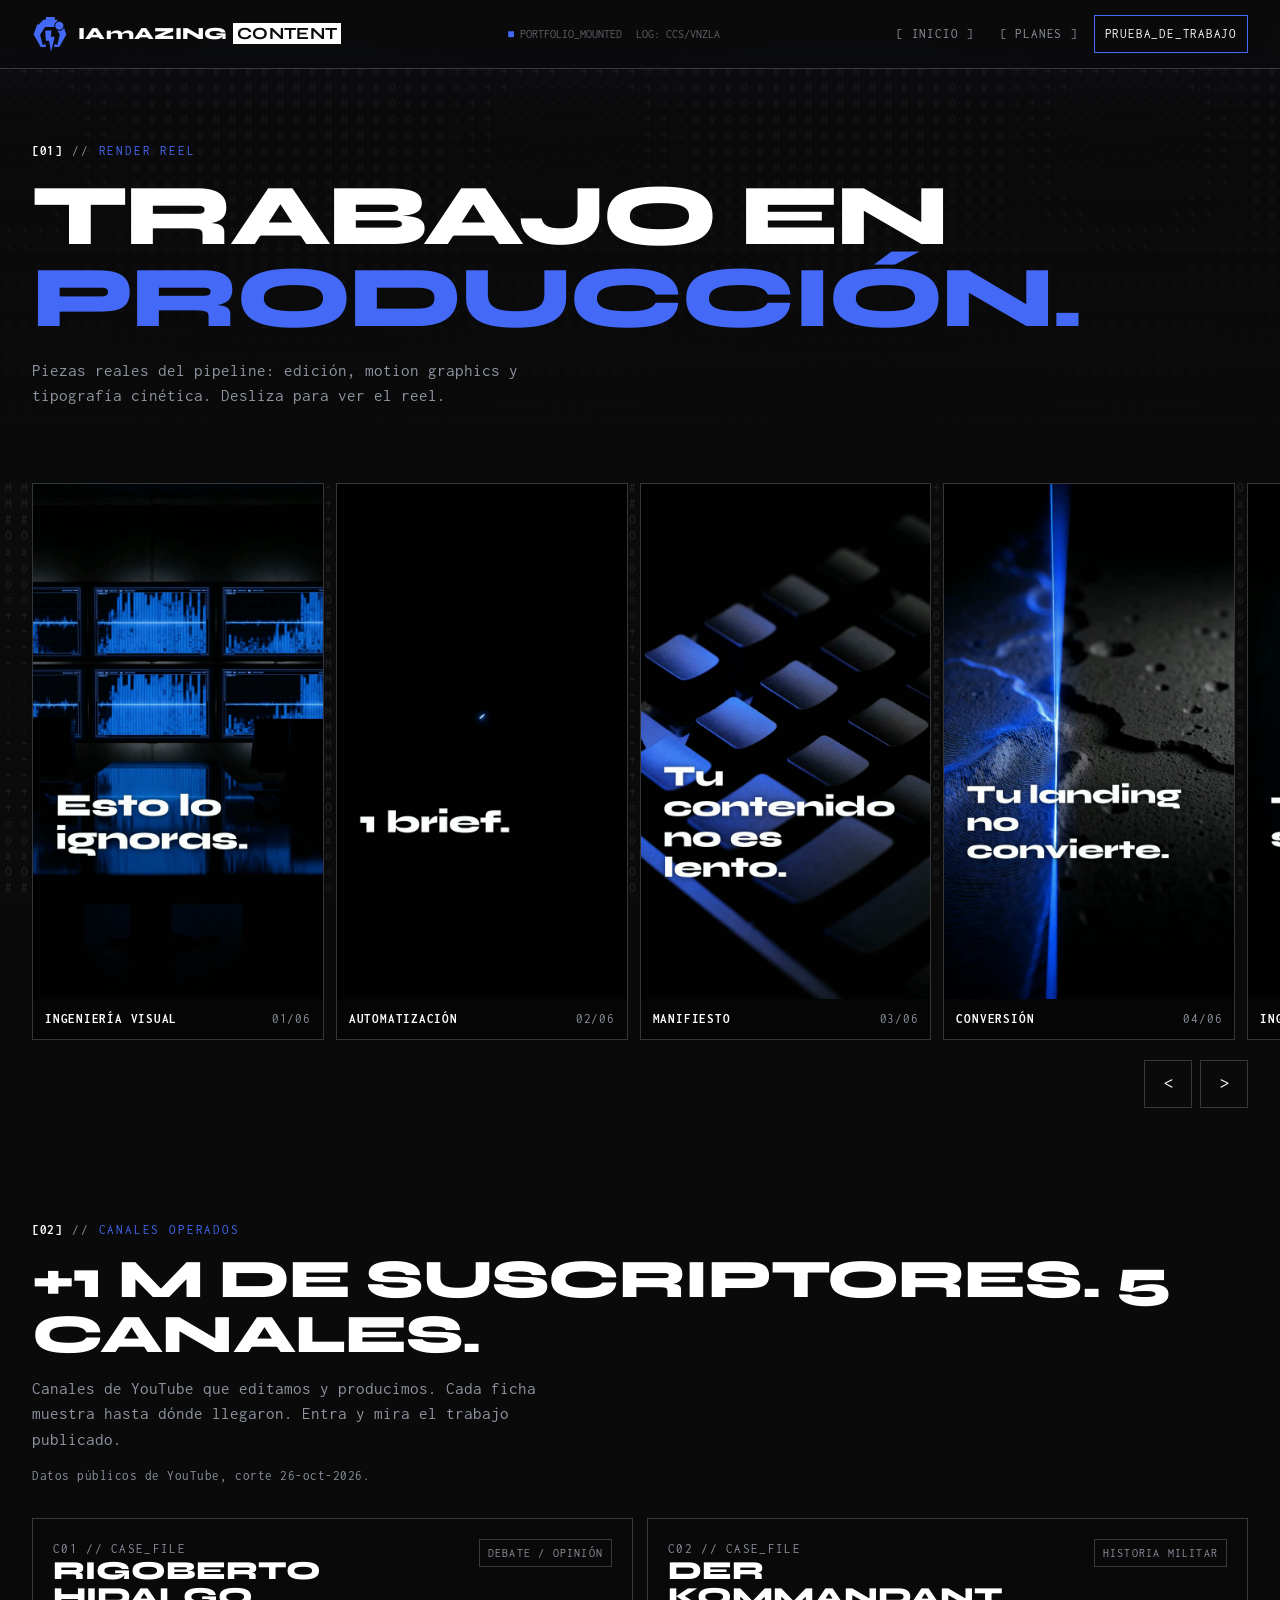
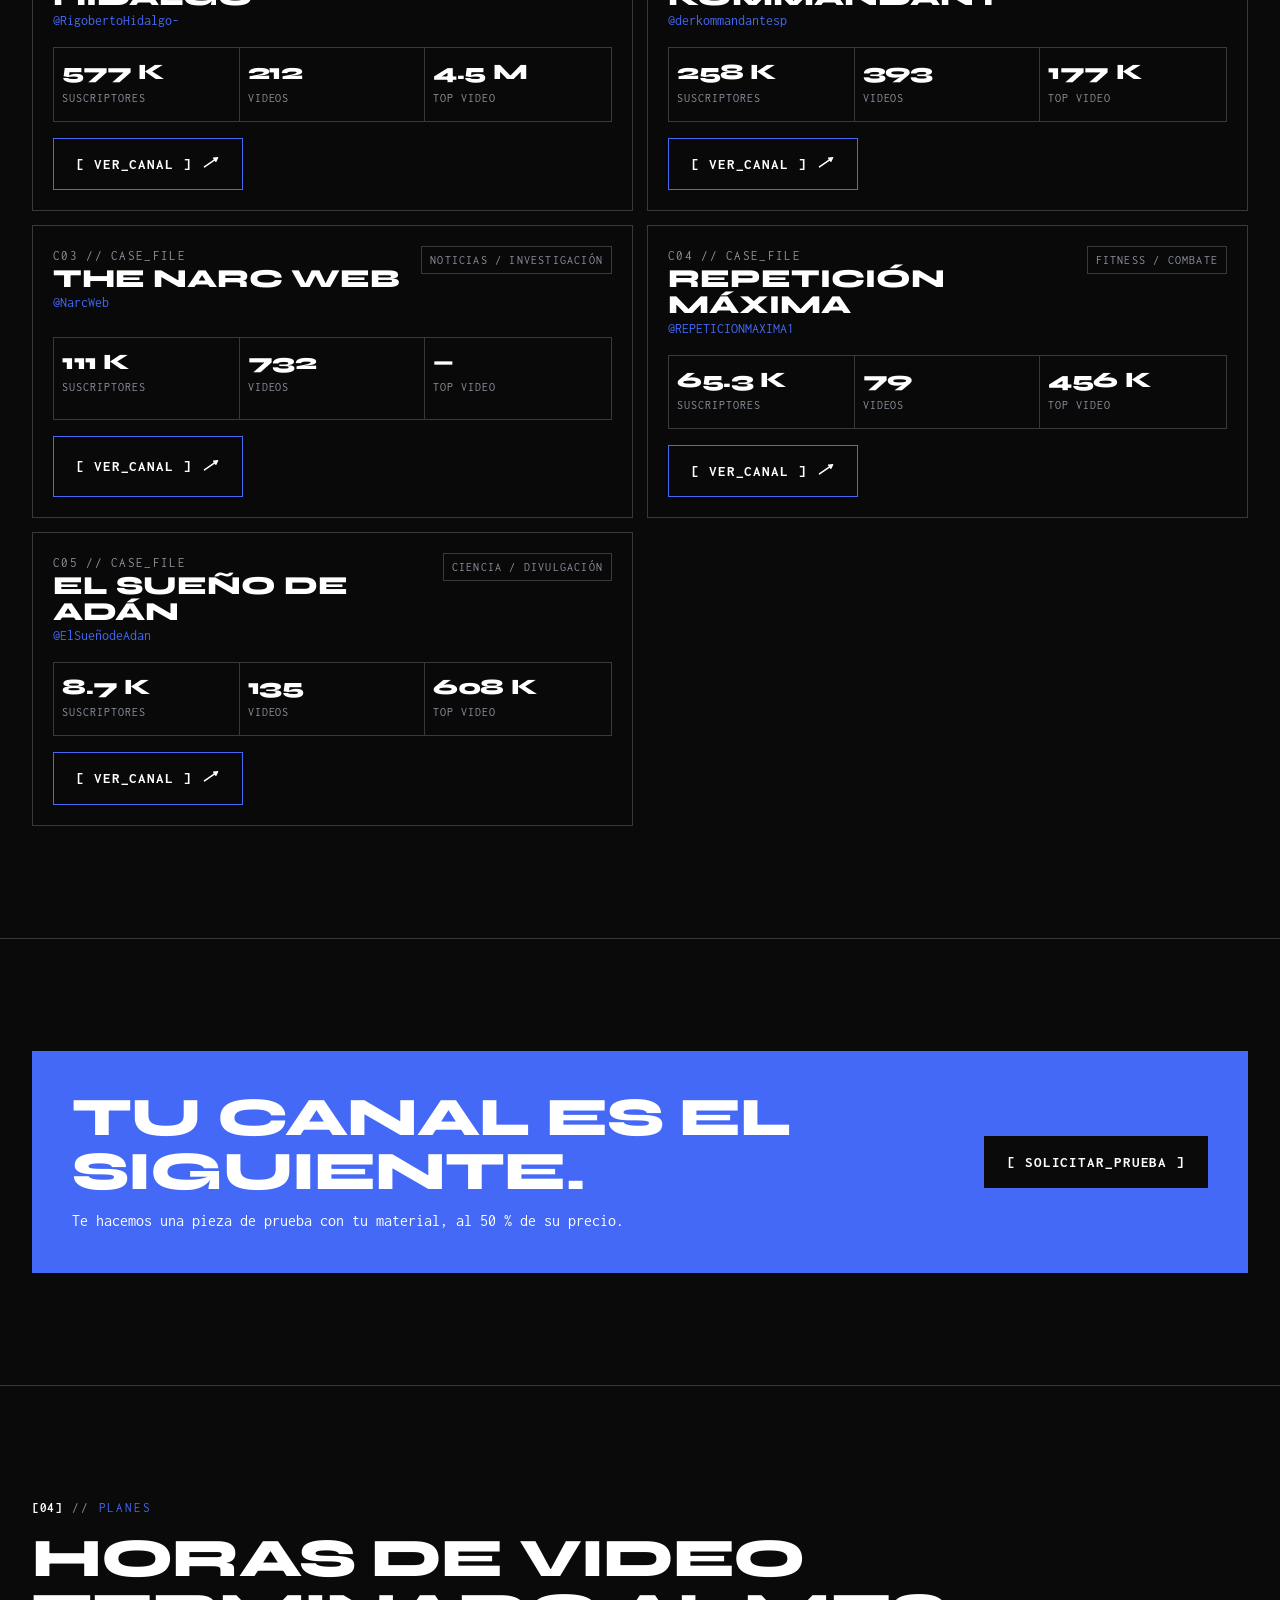
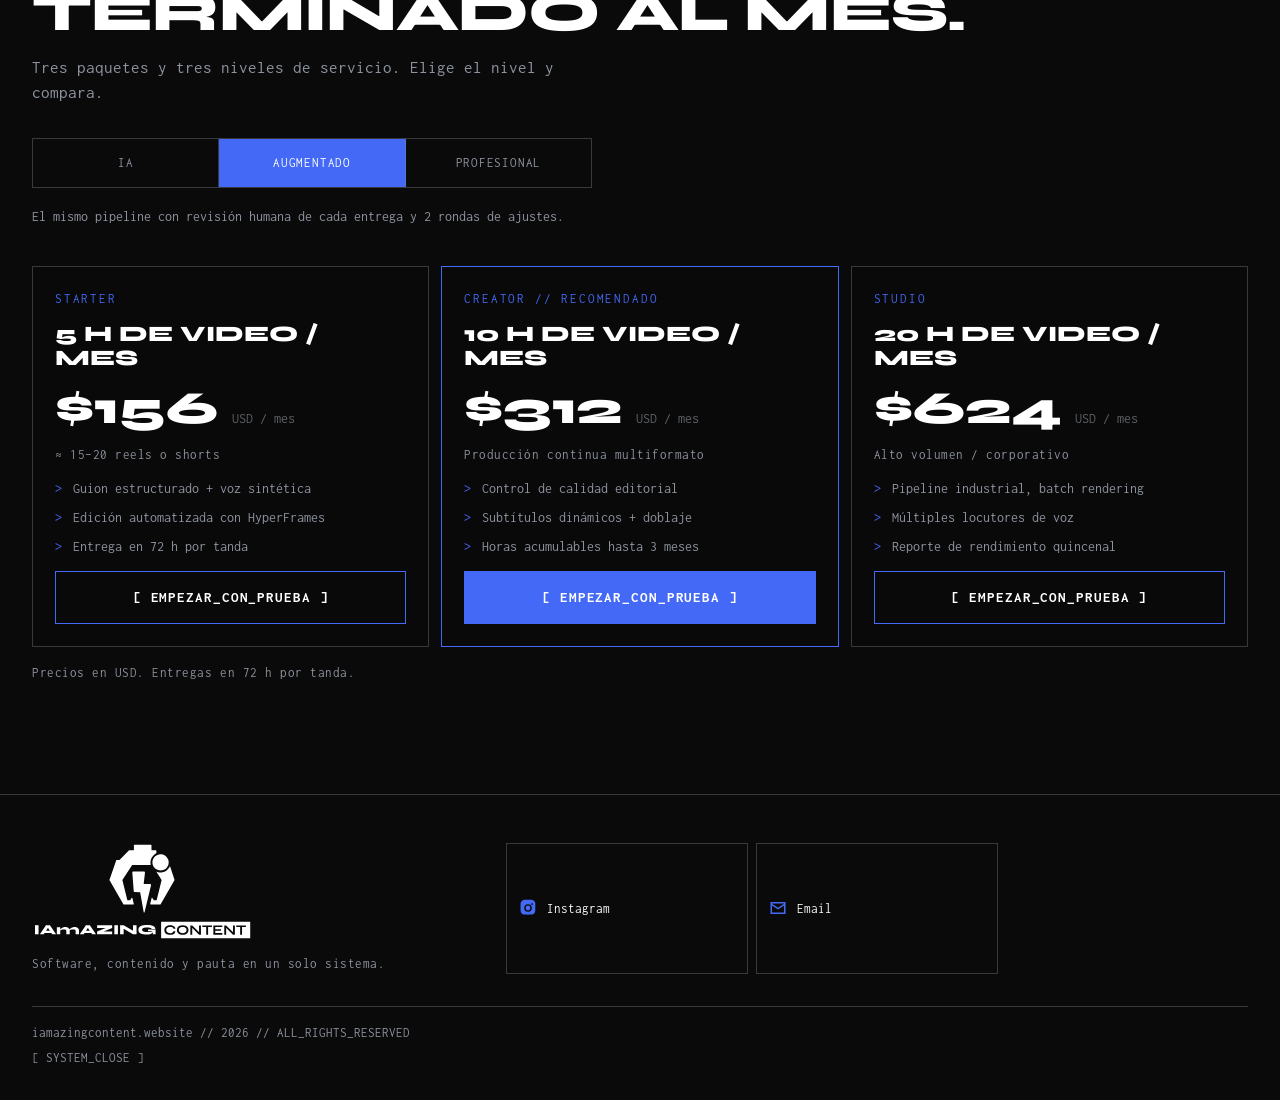
==== commit 980c7ae9: "fix: prueba de trabajo al 50 %, agencia y redes en el pie - Cambia todas las menciones de "prueba gr" ====
--- a/portafolio/index.html
+++ b/portafolio/index.html
@@ -32,7 +32,7 @@
         <nav class="nav" aria-label="Principal">
           <a href="../">[ INICIO ]</a>
           <a class="hide-sm" href="#planes">[ PLANES ]</a>
-          <a class="nav-cta" href="../#prueba">PRUEBA_GRATIS</a>
+          <a class="nav-cta" href="../#prueba">PRUEBA_DE_TRABAJO</a>
         </nav>
       </div>
     </header>
@@ -68,14 +68,14 @@
       </section>
 
       <!-- SECTION_03 // CTA -->
-      <section class="section" aria-label="Prueba gratis">
+      <section class="section" aria-label="Prueba de trabajo">
         <div class="wrap">
           <div class="cta-band panel reveal">
             <div>
               <h2 class="h2">Tu canal es el siguiente.</h2>
-              <p style="margin-top:10px">Te hacemos una pieza de prueba con tu material. Sin costo.</p>
+              <p style="margin-top:10px">Te hacemos una pieza de prueba con tu material, al 50 % de su precio.</p>
             </div>
-            <a class="btn glitch" href="../#prueba">[ SOLICITAR_PRUEBA_GRATIS ]</a>
+            <a class="btn glitch" href="../#prueba">[ SOLICITAR_PRUEBA ]</a>
           </div>
         </div>
       </section>
--- a/assets/css/iamc.css
+++ b/assets/css/iamc.css
@@ -414,3 +414,4 @@
 @media (min-width: 900px) { .giant { font-size: 11.8vw; } }
 .giant { font-size: 10.6vw; padding: 0; }
 @media (min-width: 900px) { .giant { font-size: 10.8vw; } }
+.btn:disabled { opacity: .45; cursor: not-allowed; }
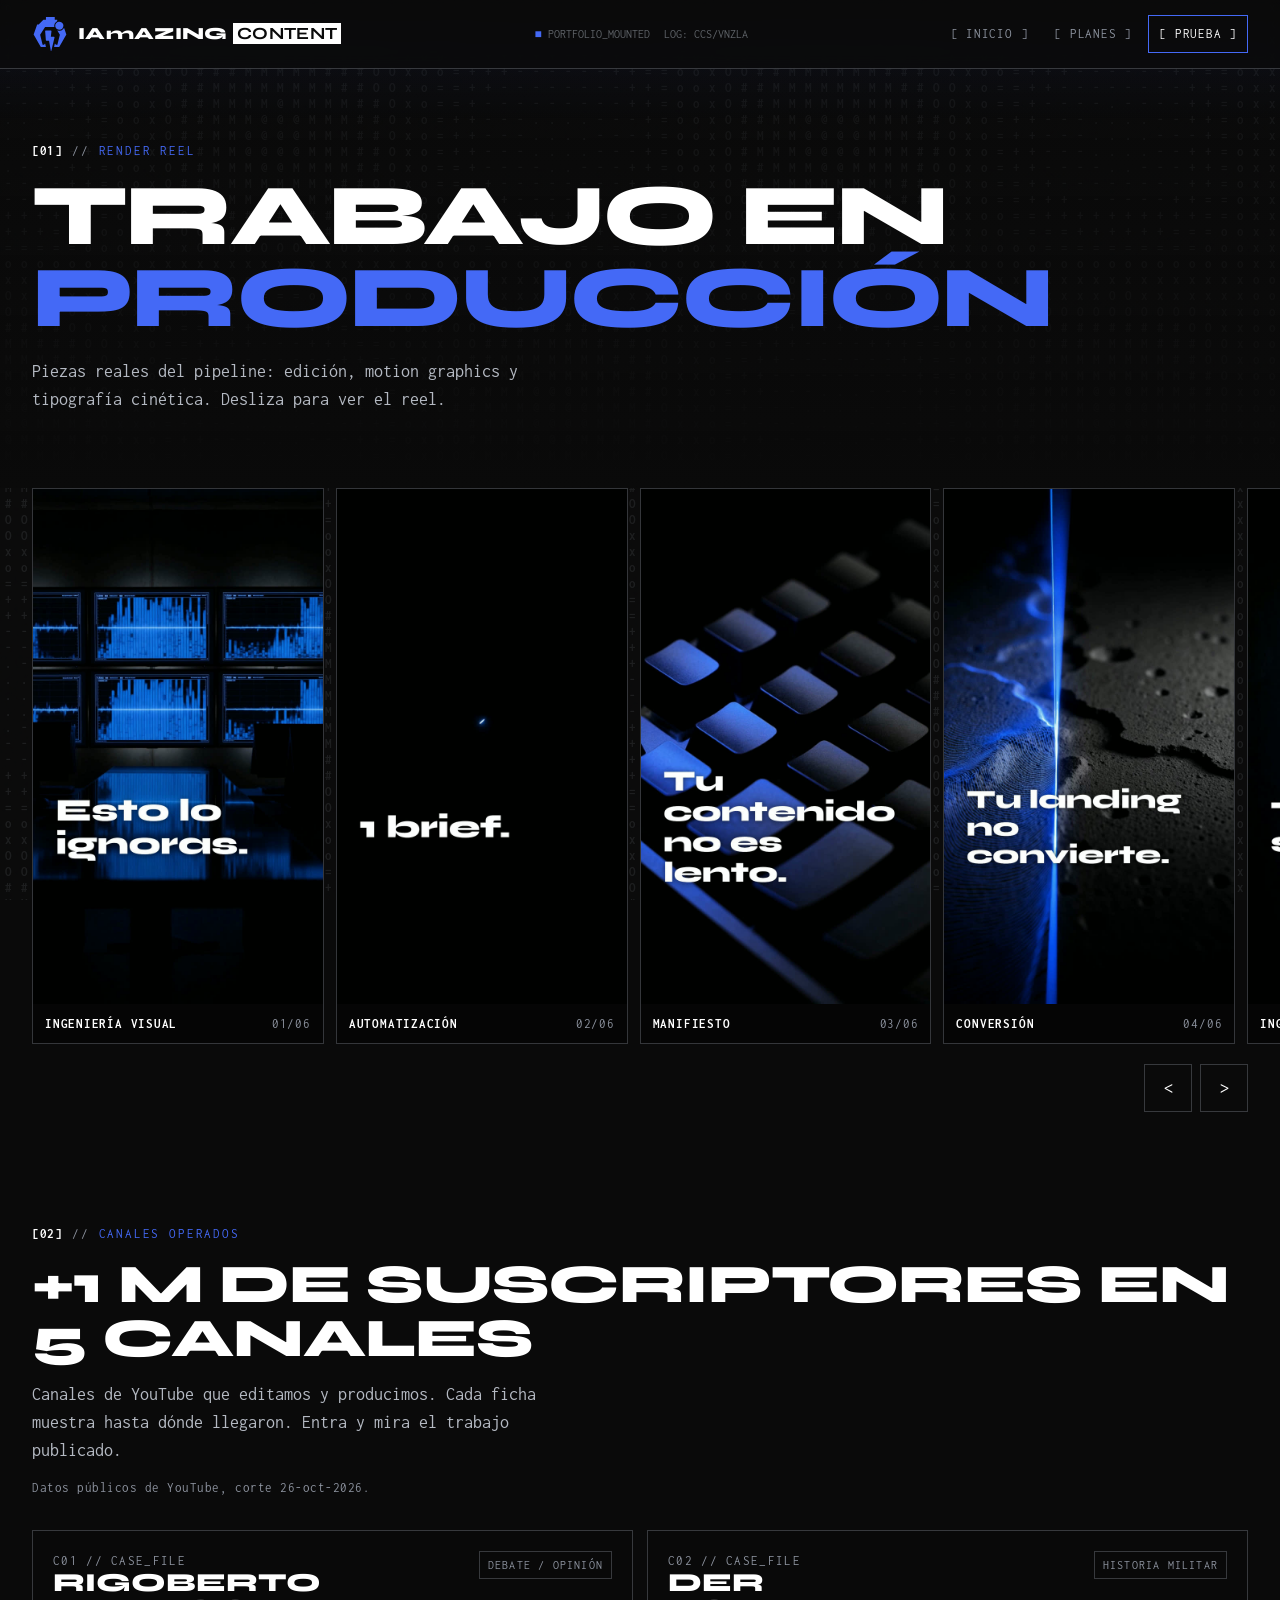
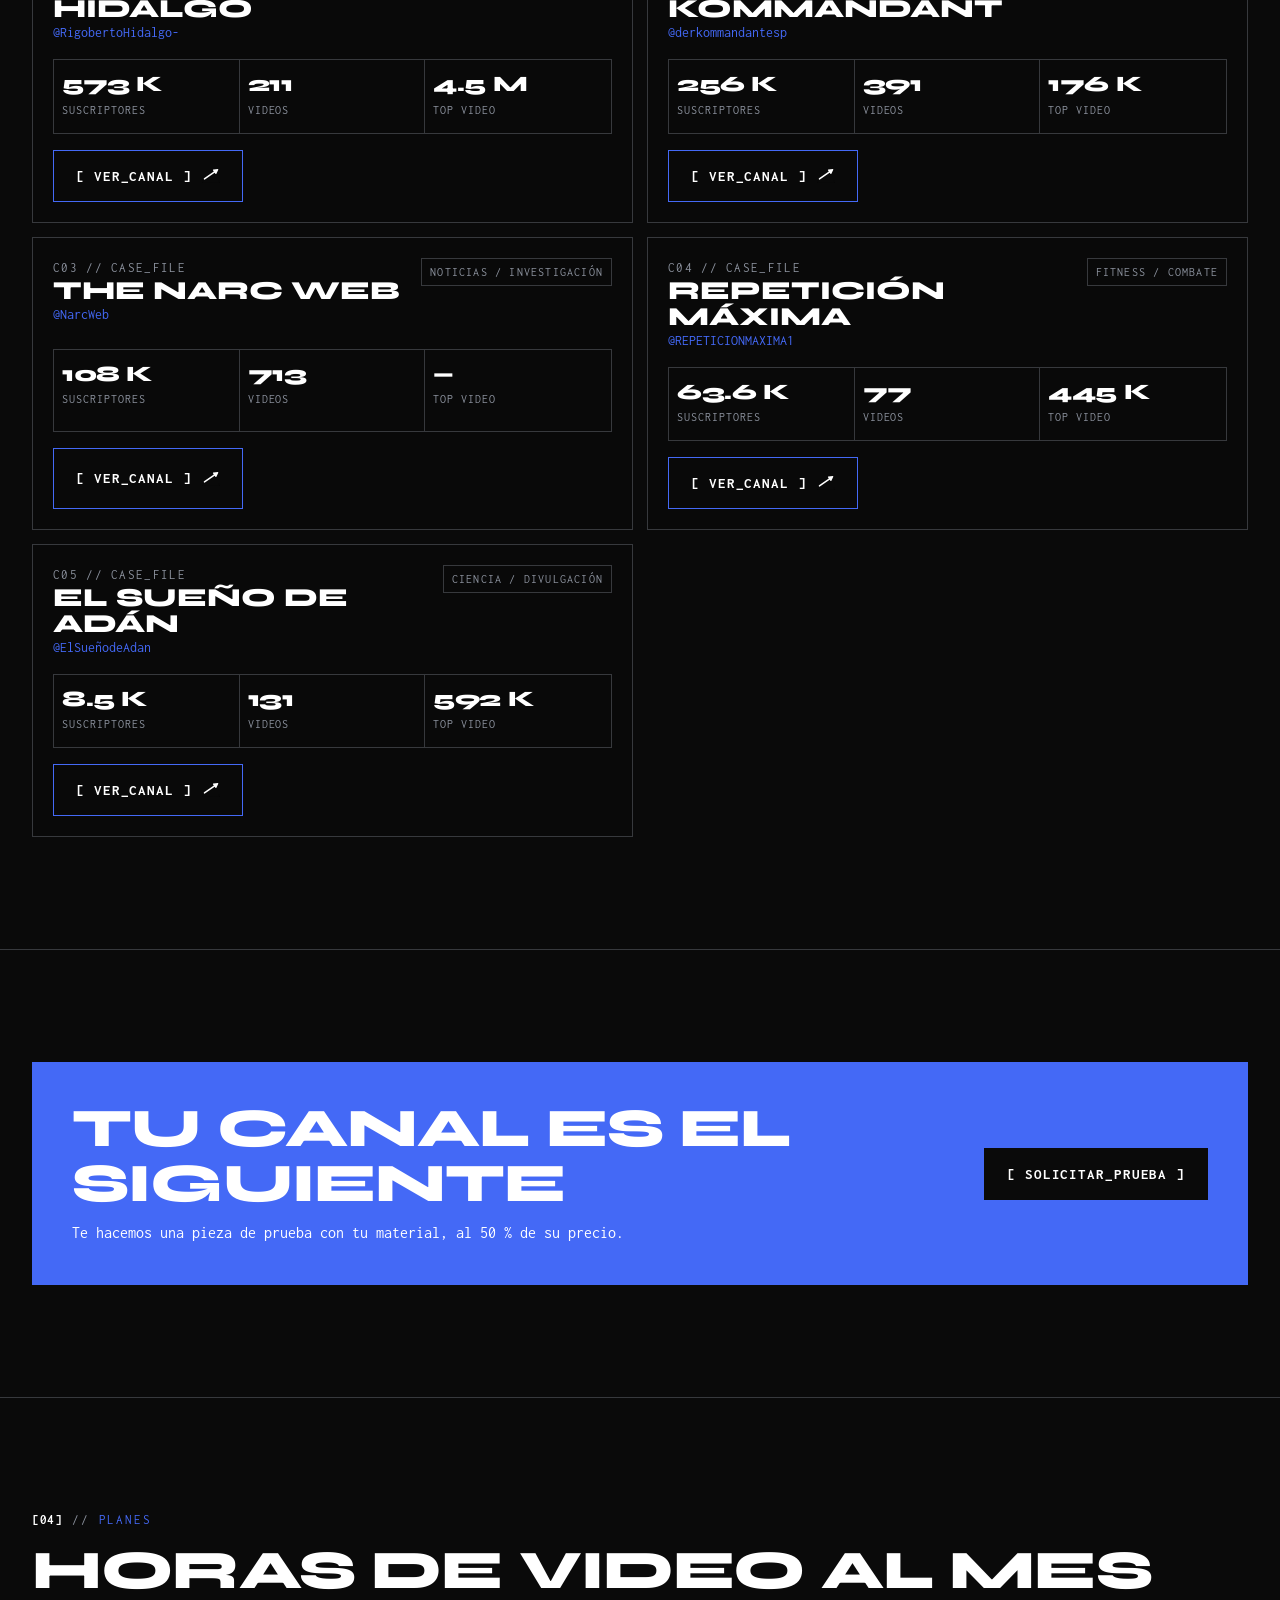
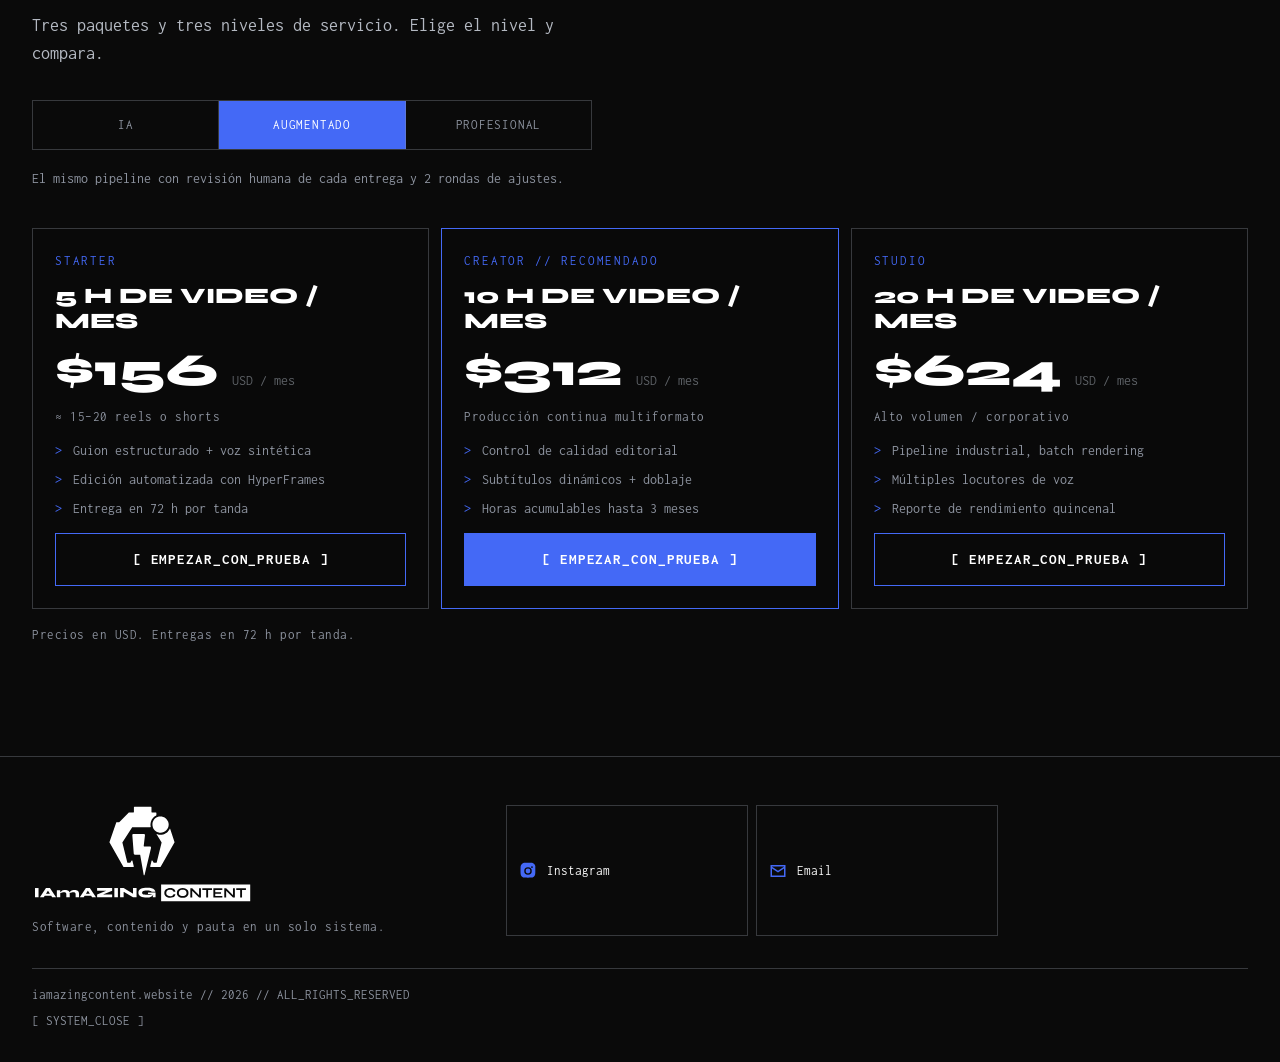
==== commit 17dc5c37: "fix: ajustes de la revisión taste (nav corto, titulares sin punto, manifiesto, contraste, póster) Co" ====
--- a/portafolio/index.html
+++ b/portafolio/index.html
@@ -32,7 +32,7 @@
         <nav class="nav" aria-label="Principal">
           <a href="../">[ INICIO ]</a>
           <a class="hide-sm" href="#planes">[ PLANES ]</a>
-          <a class="nav-cta" href="../#prueba">PRUEBA_DE_TRABAJO</a>
+          <a class="nav-cta" href="../#prueba">[ PRUEBA ]</a>
         </nav>
       </div>
     </header>
@@ -42,7 +42,7 @@
       <section class="hero" aria-labelledby="pf-title">
         <div class="wrap">
           <div class="hero-meta reveal"><span class="idx">[01]</span><span class="tag">Render reel</span></div>
-          <h1 id="pf-title" class="h-display reveal">Trabajo en <em>producción.</em></h1>
+          <h1 id="pf-title" class="h-display reveal">Trabajo en <em>producción</em></h1>
           <p class="lead reveal">Piezas reales del pipeline: edición, motion graphics y tipografía cinética. Desliza para ver el reel.</p>
         </div>
       </section>
@@ -59,7 +59,7 @@
         <div class="wrap">
           <div class="section-head">
             <span class="idx">[02]</span><span class="tag">Canales operados</span>
-            <h2 id="canales-title" class="h2">+1 M de suscriptores. 5 canales.</h2>
+            <h2 id="canales-title" class="h2">+1 M de suscriptores en 5 canales</h2>
             <p class="lead">Canales de YouTube que editamos y producimos. Cada ficha muestra hasta dónde llegaron. Entra y mira el trabajo publicado.</p>
             <p class="mono-s">Datos públicos de YouTube, corte 26-oct-2026.</p>
           </div>
@@ -72,7 +72,7 @@
         <div class="wrap">
           <div class="cta-band panel reveal">
             <div>
-              <h2 class="h2">Tu canal es el siguiente.</h2>
+              <h2 class="h2">Tu canal es el siguiente</h2>
               <p style="margin-top:10px">Te hacemos una pieza de prueba con tu material, al 50 % de su precio.</p>
             </div>
             <a class="btn glitch" href="../#prueba">[ SOLICITAR_PRUEBA ]</a>
@@ -85,7 +85,7 @@
         <div class="wrap">
           <div class="section-head">
             <span class="idx">[04]</span><span class="tag">Planes</span>
-            <h2 id="planes-title" class="h2">Horas de video terminado al mes.</h2>
+            <h2 id="planes-title" class="h2">Horas de video al mes</h2>
             <p class="lead">Tres paquetes y tres niveles de servicio. Elige el nivel y compara.</p>
           </div>
           <div class="tiers" id="tiers" role="group" aria-label="Nivel de servicio"></div>
--- a/assets/css/iamc.css
+++ b/assets/css/iamc.css
@@ -90,7 +90,7 @@
   font-family: var(--f-display); font-weight: 800; color: var(--blanco); text-transform: uppercase;
   line-height: 1; letter-spacing: -.015em; font-size: clamp(1.5rem, 6vw, 3.4rem);
 }
-.lead { font-size: 17px; color: var(--cemento); max-width: 60ch; }
+.lead { font-size: 18px; line-height: 1.55; color: #B4B9C2; max-width: 60ch; }
 .lead strong { color: var(--blanco); font-weight: 700; }
 .mono-s { font-size: 13px; letter-spacing: .04em; color: var(--ceniza); }
 
@@ -148,7 +148,8 @@
 .pillar img { width: 44px; height: 38px; object-fit: contain; object-position: left; }
 .pillar h3 { font-family: var(--f-display); color: var(--blanco); font-size: 20px; text-transform: uppercase; line-height: 1.1; }
 .pillar p { font-size: 15px; }
-.manifesto { font-family: var(--f-display); font-weight: 700; color: var(--blanco); font-size: clamp(1.4rem, 5.6vw, 2.6rem); line-height: 1.12; text-transform: uppercase; margin-bottom: 36px; }
+.manifesto { font-family: var(--f-display); font-weight: 700; color: var(--blanco); font-size: clamp(1.4rem, 5.6vw, 2.6rem); line-height: 1.12; text-transform: uppercase; margin-bottom: 14px; }
+.manifesto-lead { margin-bottom: 36px; }
 .manifesto span { color: var(--ceniza); }
 .pipeline { margin-top: 36px; display: grid; }
 .step { display: grid; grid-template-columns: 56px 1fr; gap: 14px; padding: 20px 0; border-top: 1px solid var(--line); }
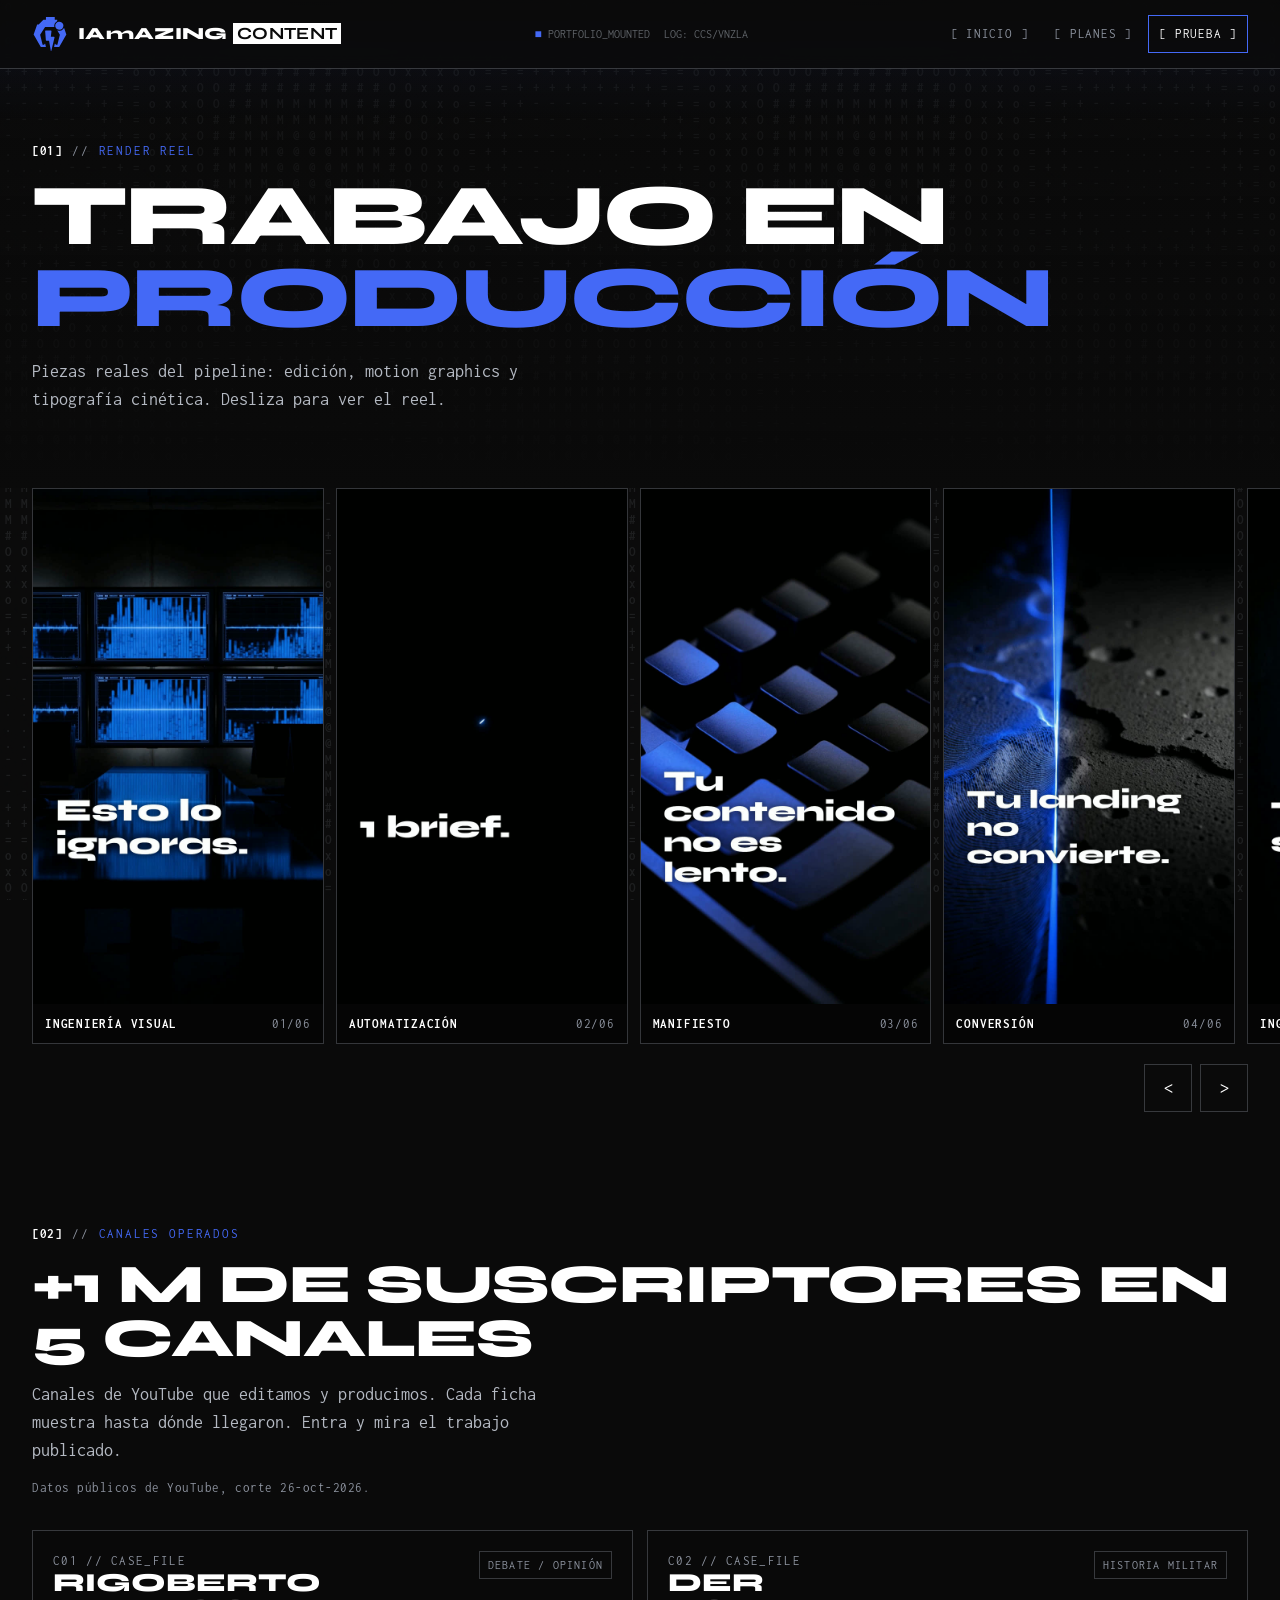
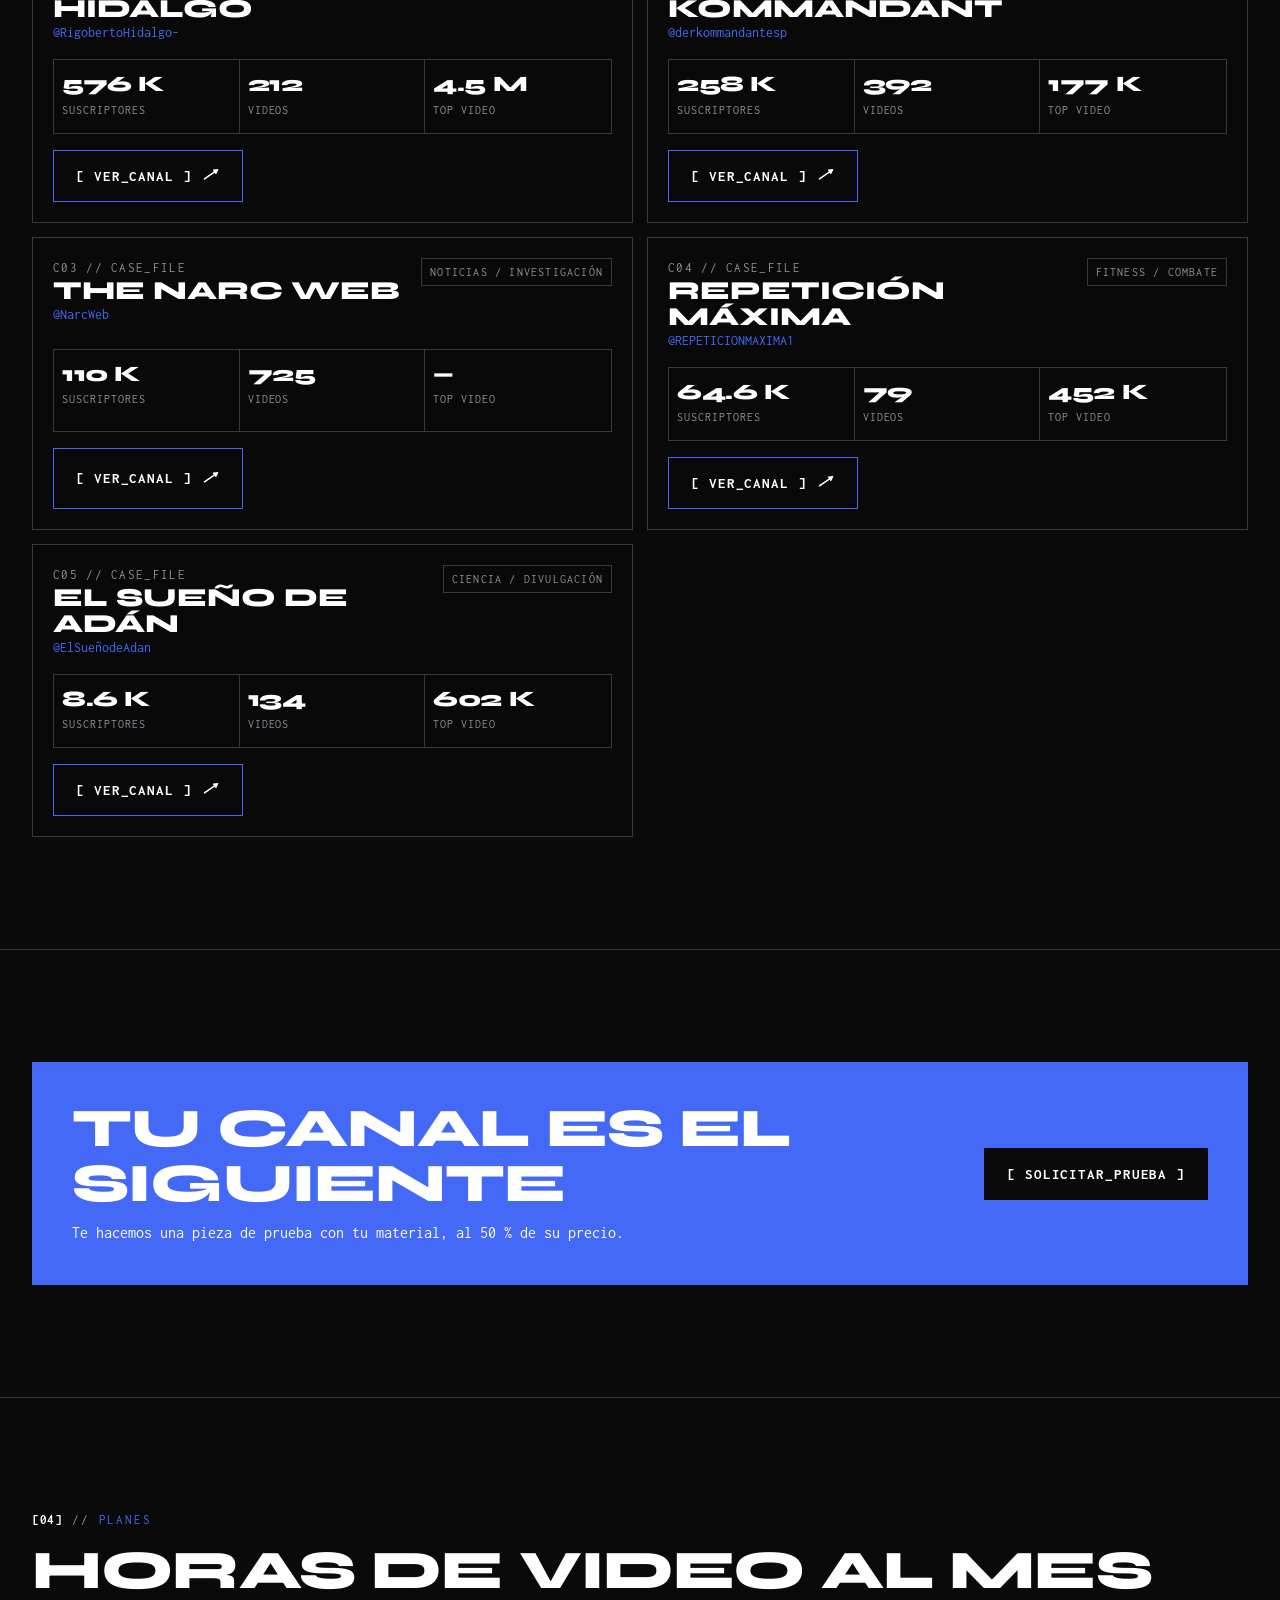
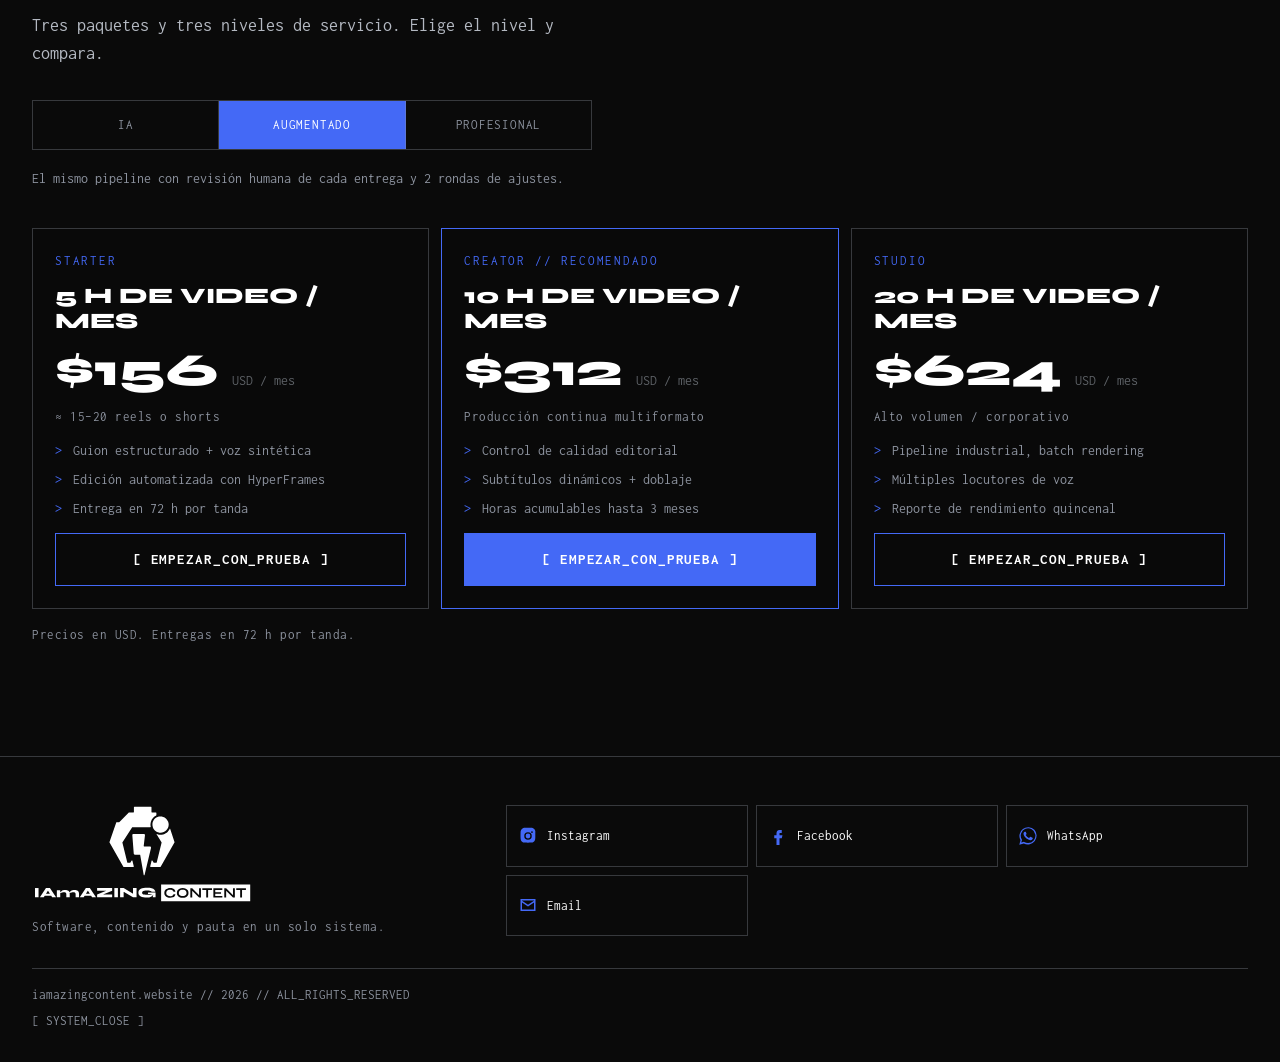
==== commit 9630c9b7: "fix: versión en CSS/JS para que los navegadores no sirvan la web vieja Co-Authored-By: Claude Opus 5" ====
--- a/portafolio/index.html
+++ b/portafolio/index.html
@@ -14,7 +14,7 @@
   <link rel="preconnect" href="https://fonts.googleapis.com">
   <link rel="preconnect" href="https://fonts.gstatic.com" crossorigin>
   <link href="https://fonts.googleapis.com/css2?family=Inconsolata:wght@400;700&family=Syne:wght@600;700;800&display=swap" rel="stylesheet">
-  <link rel="stylesheet" href="../assets/css/iamc.css">
+  <link rel="stylesheet" href="../assets/css/iamc.css?v=20261105">
 </head>
 <body>
   <canvas id="ascii-bg" aria-hidden="true"></canvas>
@@ -113,7 +113,7 @@
     </footer>
   </div>
 
-  <script src="../assets/js/config.js"></script>
-  <script src="../assets/js/app.js"></script>
+  <script src="../assets/js/config.js?v=20261105"></script>
+  <script src="../assets/js/app.js?v=20261105"></script>
 </body>
 </html>
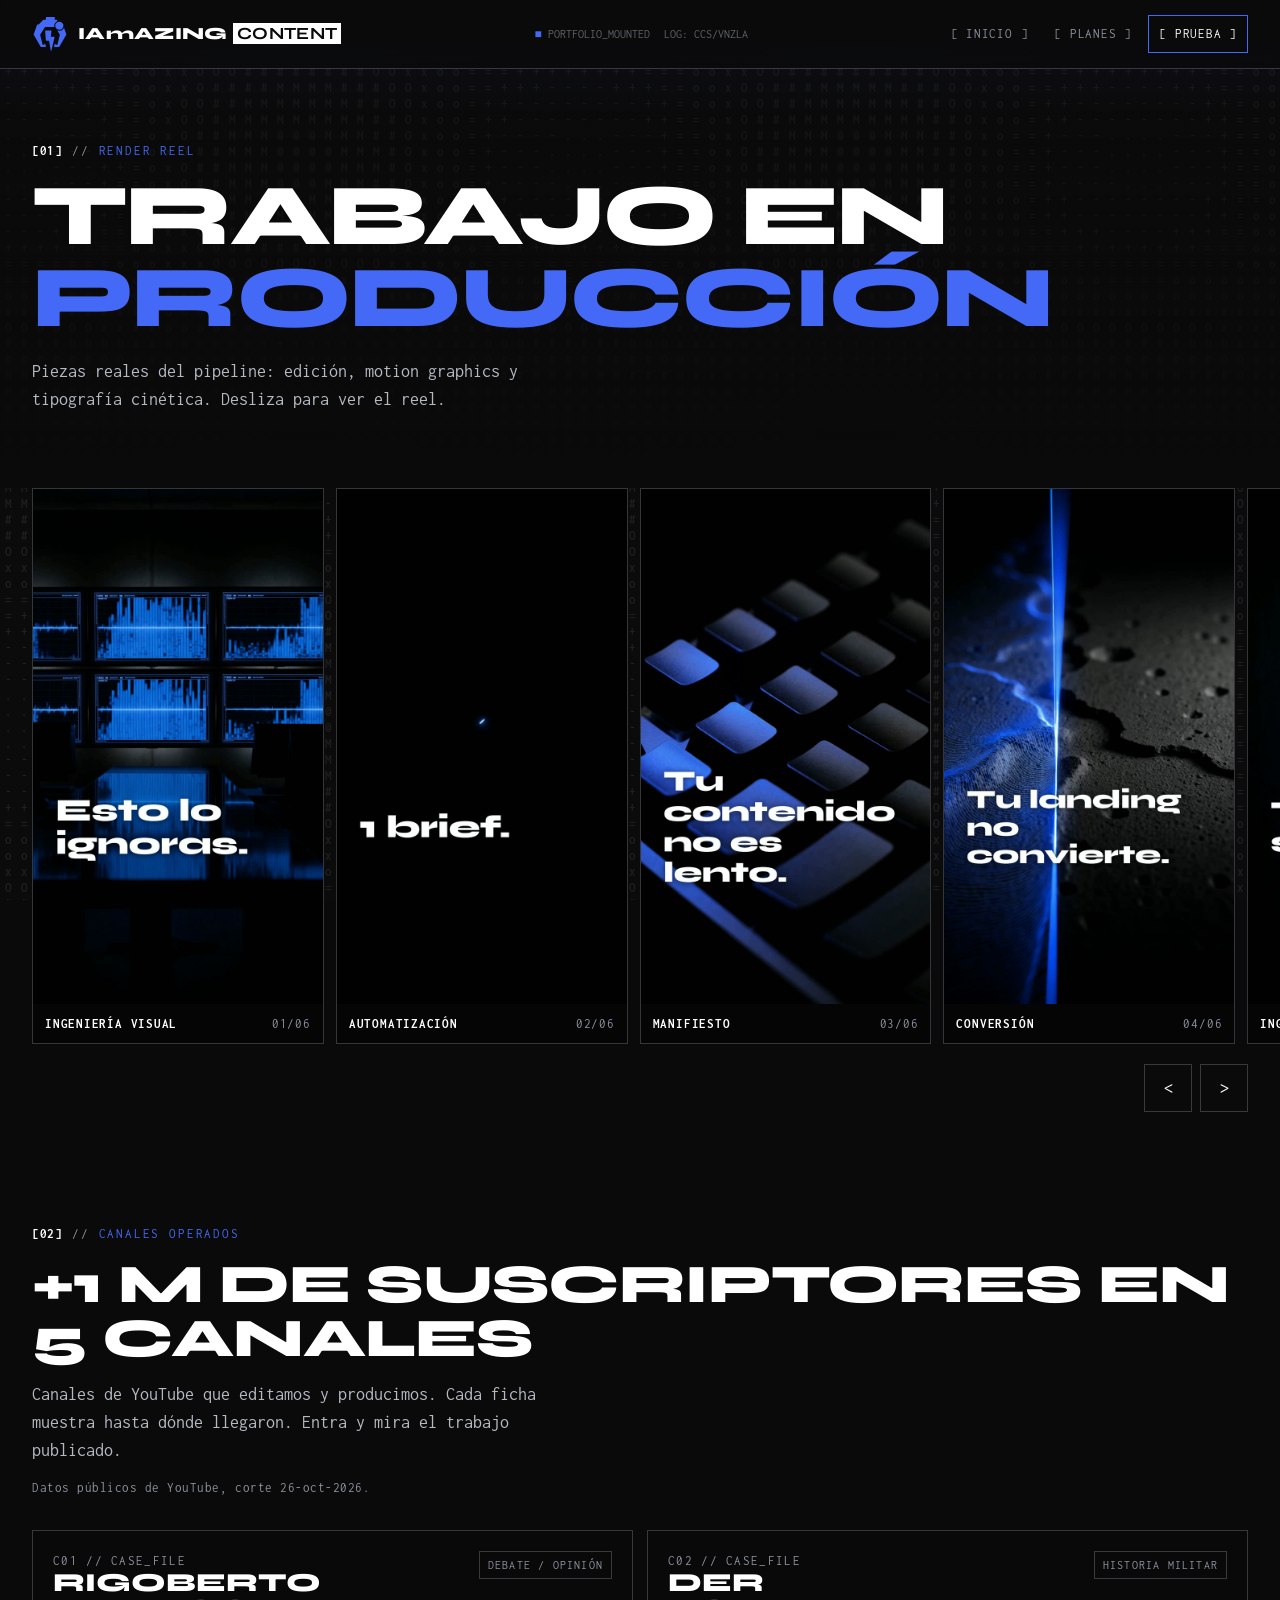
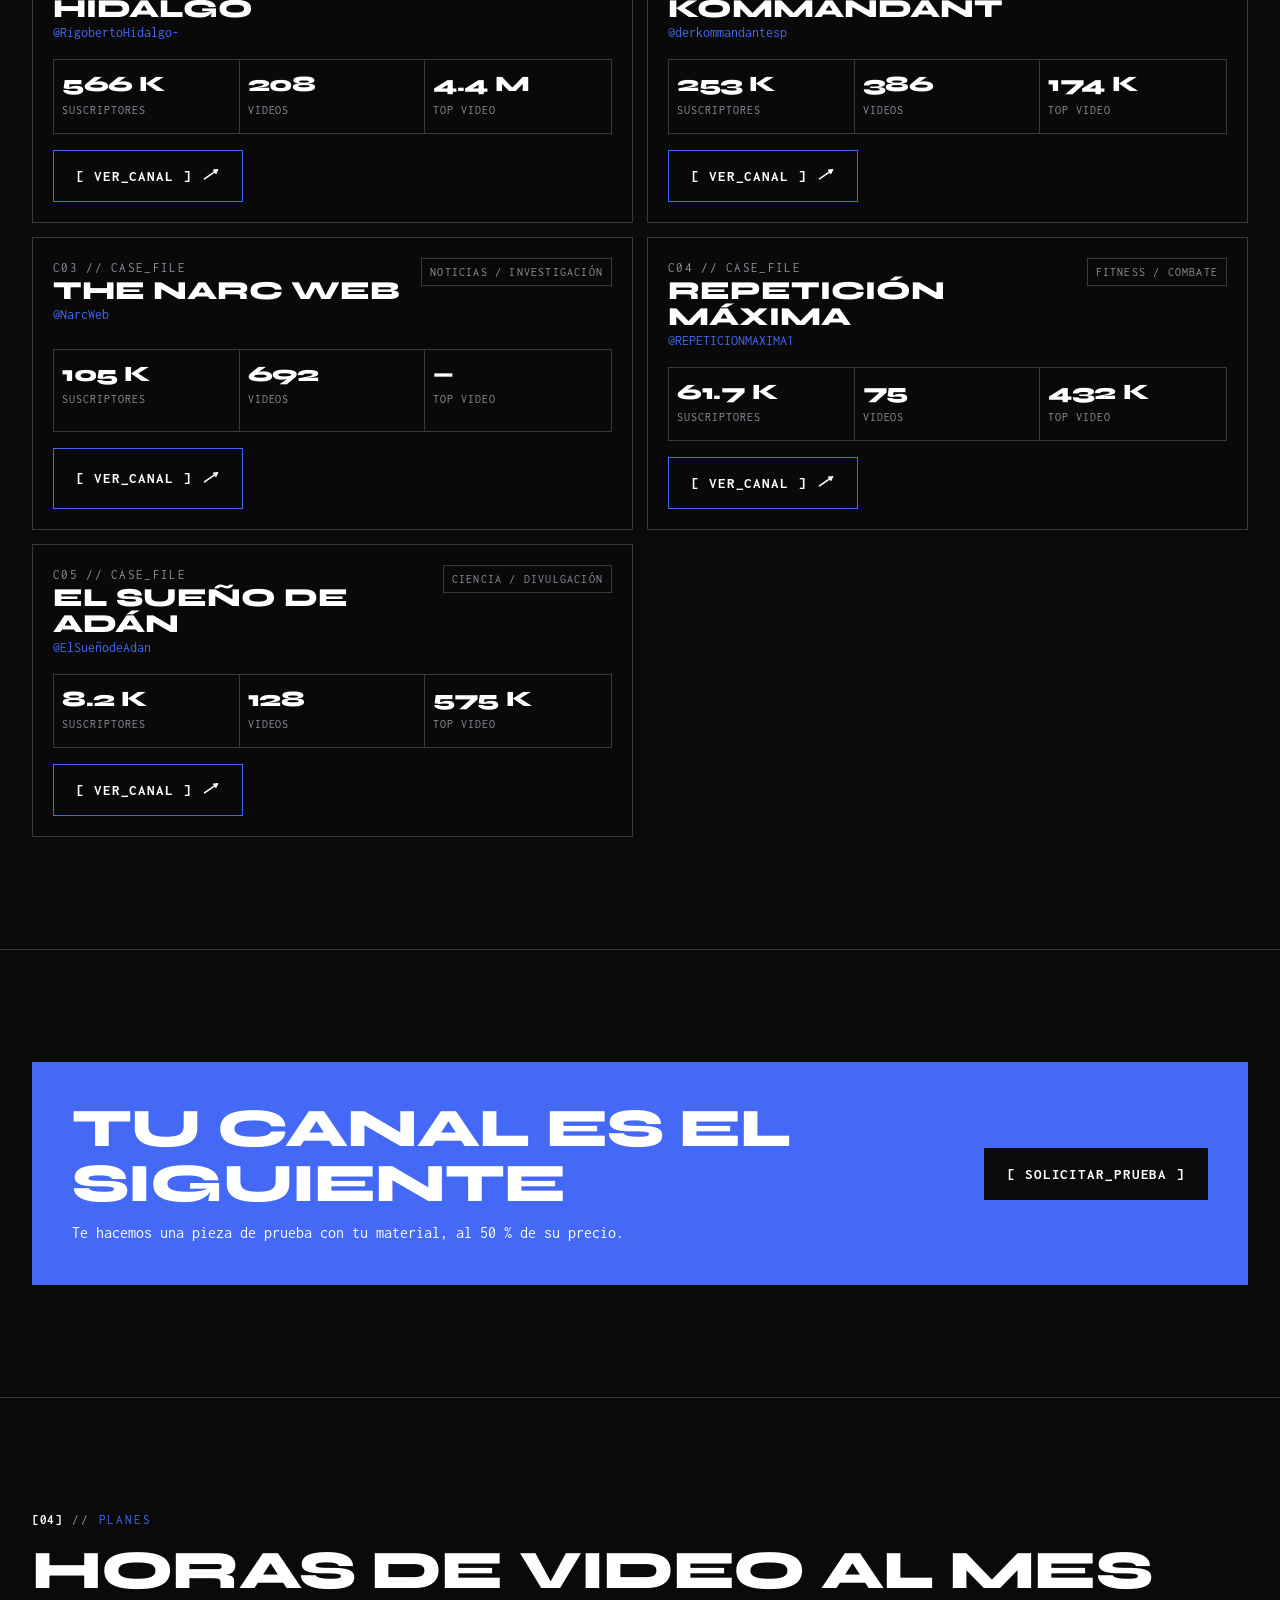
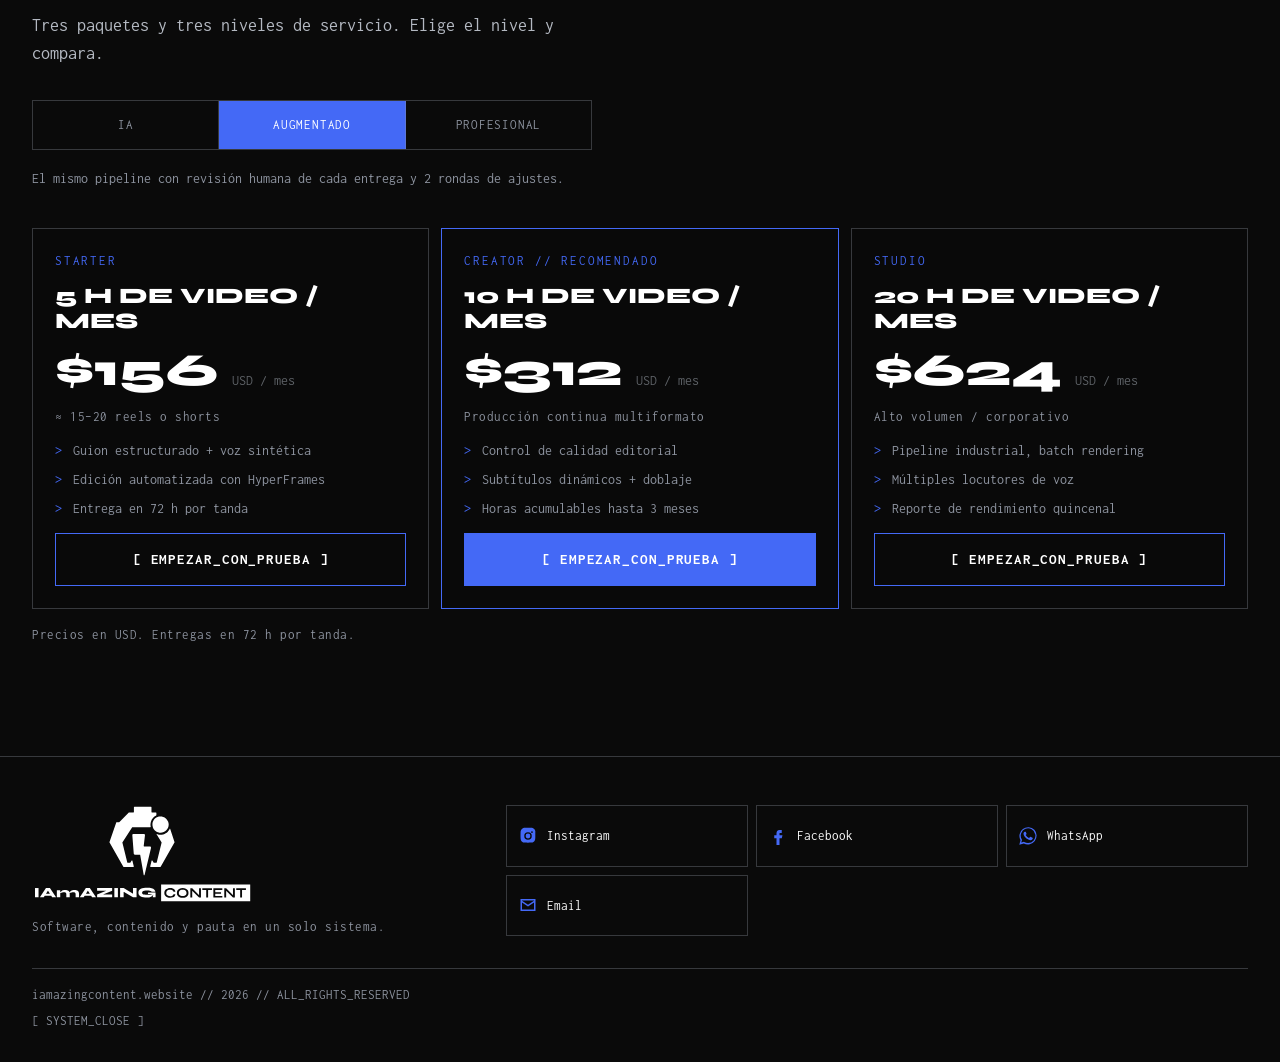
==== commit 5587d741: "fix: si el formulario falla, ofrece enviar la solicitud por WhatsApp con los datos FormSubmit respon" ====
--- a/portafolio/index.html
+++ b/portafolio/index.html
@@ -14,7 +14,7 @@
   <link rel="preconnect" href="https://fonts.googleapis.com">
   <link rel="preconnect" href="https://fonts.gstatic.com" crossorigin>
   <link href="https://fonts.googleapis.com/css2?family=Inconsolata:wght@400;700&family=Syne:wght@600;700;800&display=swap" rel="stylesheet">
-  <link rel="stylesheet" href="../assets/css/iamc.css?v=20261105">
+  <link rel="stylesheet" href="../assets/css/iamc.css?v=20261105b">
 </head>
 <body>
   <canvas id="ascii-bg" aria-hidden="true"></canvas>
@@ -113,7 +113,7 @@
     </footer>
   </div>
 
-  <script src="../assets/js/config.js?v=20261105"></script>
-  <script src="../assets/js/app.js?v=20261105"></script>
+  <script src="../assets/js/config.js?v=20261105b"></script>
+  <script src="../assets/js/app.js?v=20261105b"></script>
 </body>
 </html>
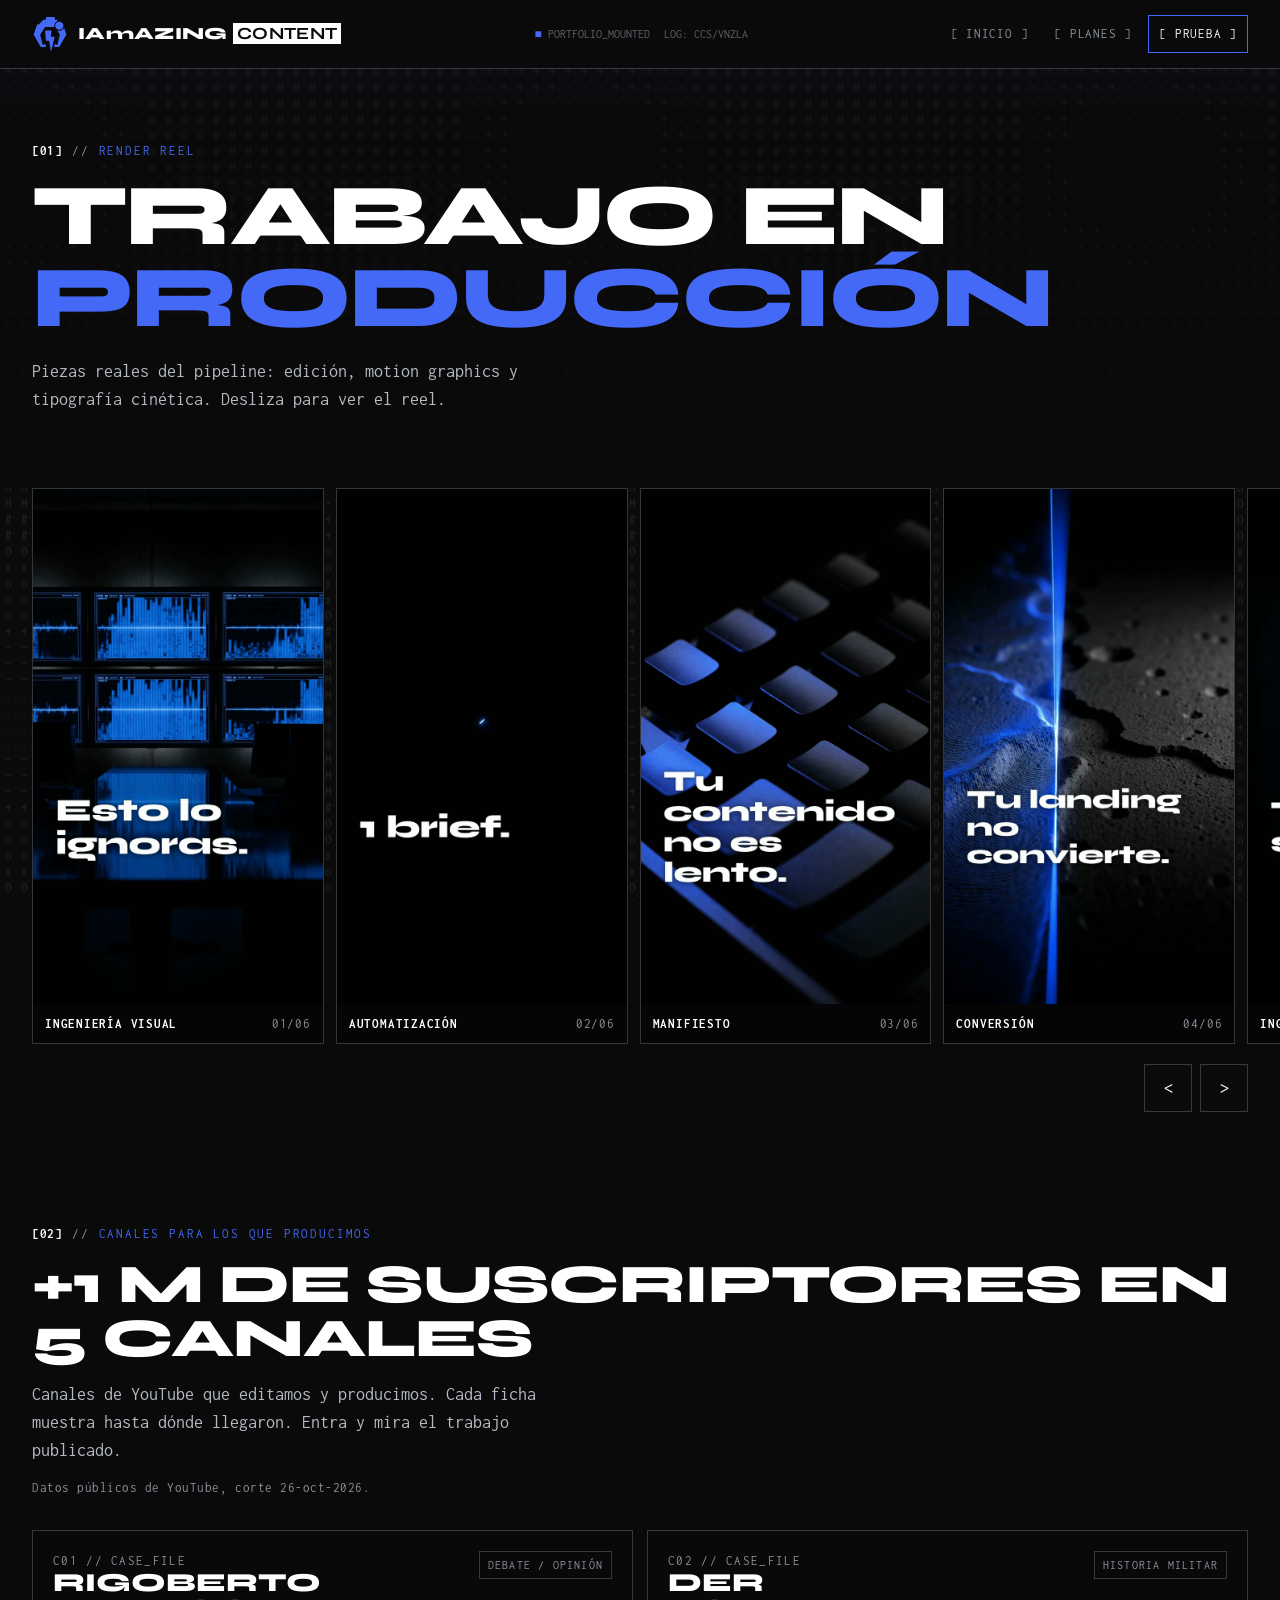
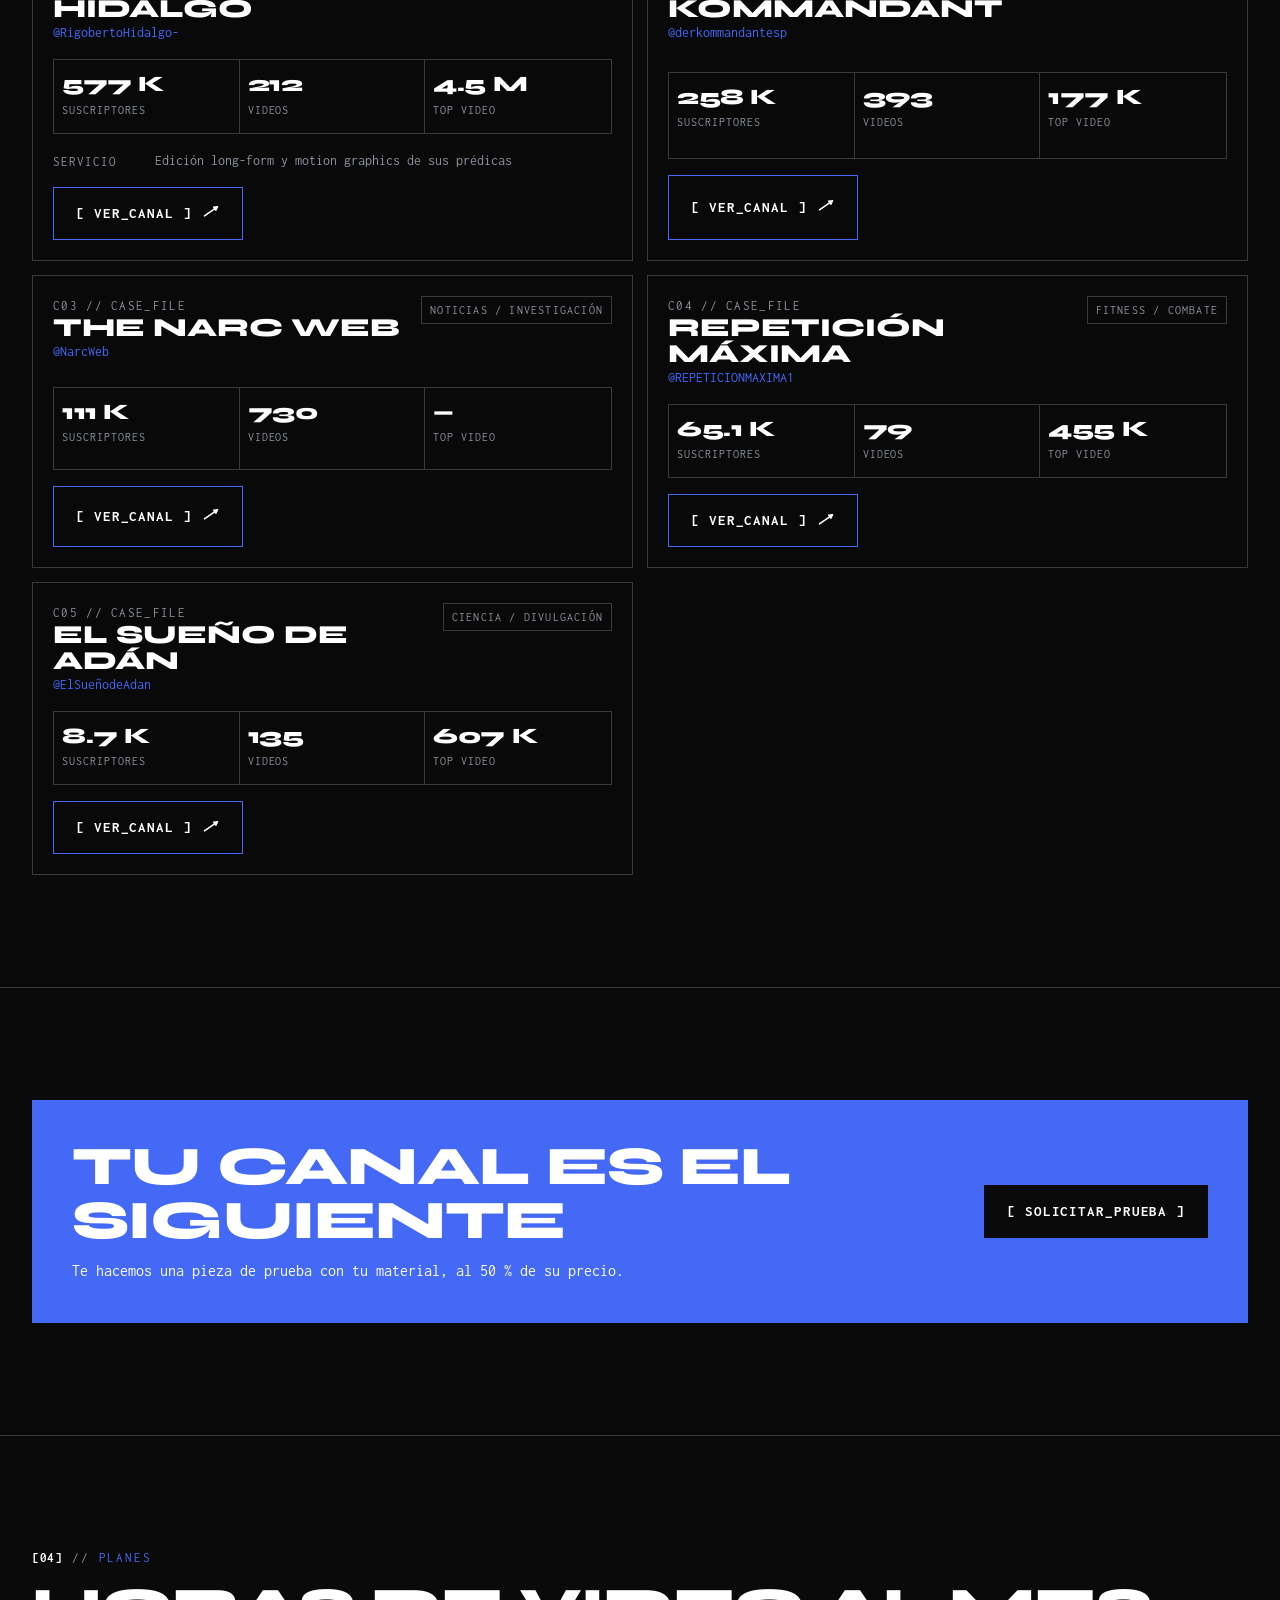
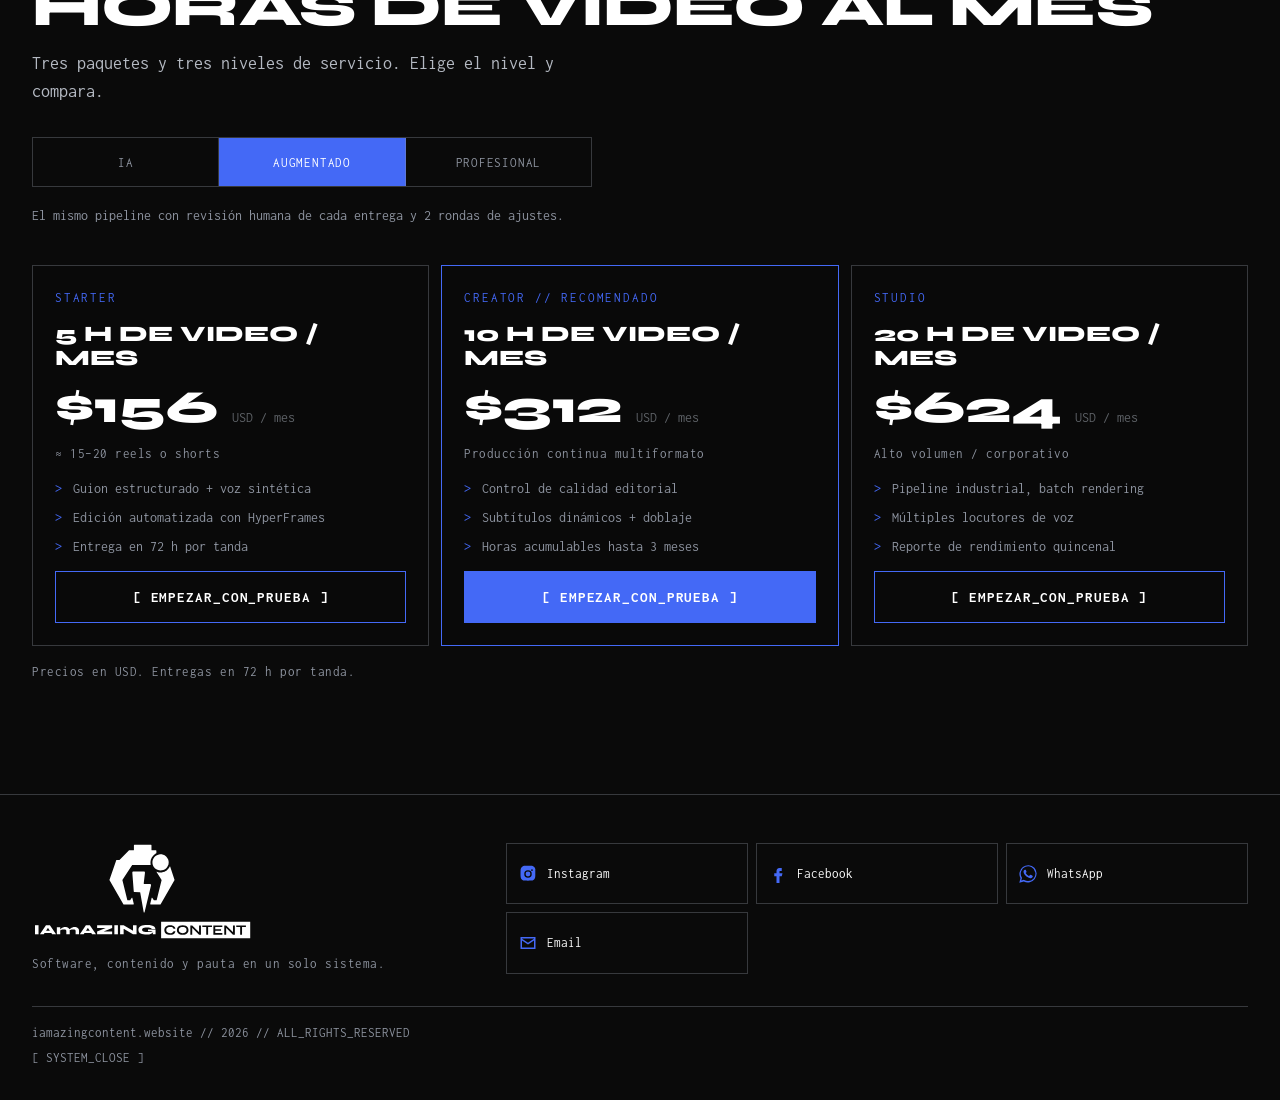
==== commit db29a95a: "Textos: 'producimos para' en vez de 'operamos' y servicio del caso de Rigoberto Evita afirmar que IA" ====
--- a/portafolio/index.html
+++ b/portafolio/index.html
@@ -4,17 +4,17 @@
   <meta charset="UTF-8">
   <meta name="viewport" content="width=device-width, initial-scale=1, viewport-fit=cover">
   <title>Portafolio // IAmAZING CONTENT</title>
-  <meta name="description" content="Reels, canales de YouTube que operamos y planes de producción de video de IAmAZING CONTENT.">
+  <meta name="description" content="Reels, canales de YouTube para los que producimos y planes de producción de video de IAmAZING CONTENT.">
   <meta name="theme-color" content="#0A0A0A">
   <meta property="og:type" content="website">
   <meta property="og:title" content="Portafolio // IAmAZING CONTENT">
-  <meta property="og:description" content="Canales de YouTube que operamos, reels y planes de producción.">
+  <meta property="og:description" content="Canales de YouTube para los que producimos, reels y planes de producción.">
   <meta property="og:image" content="../assets/brand/og-isotipo.png">
   <link rel="icon" type="image/svg+xml" href="../assets/brand/logos/Isotipo-azul.svg">
   <link rel="preconnect" href="https://fonts.googleapis.com">
   <link rel="preconnect" href="https://fonts.gstatic.com" crossorigin>
   <link href="https://fonts.googleapis.com/css2?family=Inconsolata:wght@400;700&family=Syne:wght@600;700;800&display=swap" rel="stylesheet">
-  <link rel="stylesheet" href="../assets/css/iamc.css?v=20261105b">
+  <link rel="stylesheet" href="../assets/css/iamc.css?v=20261108a">
 </head>
 <body>
   <canvas id="ascii-bg" aria-hidden="true"></canvas>
@@ -58,7 +58,7 @@
       <section class="section" id="canales" aria-labelledby="canales-title">
         <div class="wrap">
           <div class="section-head">
-            <span class="idx">[02]</span><span class="tag">Canales operados</span>
+            <span class="idx">[02]</span><span class="tag">Canales para los que producimos</span>
             <h2 id="canales-title" class="h2">+1 M de suscriptores en 5 canales</h2>
             <p class="lead">Canales de YouTube que editamos y producimos. Cada ficha muestra hasta dónde llegaron. Entra y mira el trabajo publicado.</p>
             <p class="mono-s">Datos públicos de YouTube, corte 26-oct-2026.</p>
@@ -113,7 +113,7 @@
     </footer>
   </div>
 
-  <script src="../assets/js/config.js?v=20261105b"></script>
-  <script src="../assets/js/app.js?v=20261105b"></script>
+  <script src="../assets/js/config.js?v=20261108a"></script>
+  <script src="../assets/js/app.js?v=20261108a"></script>
 </body>
 </html>
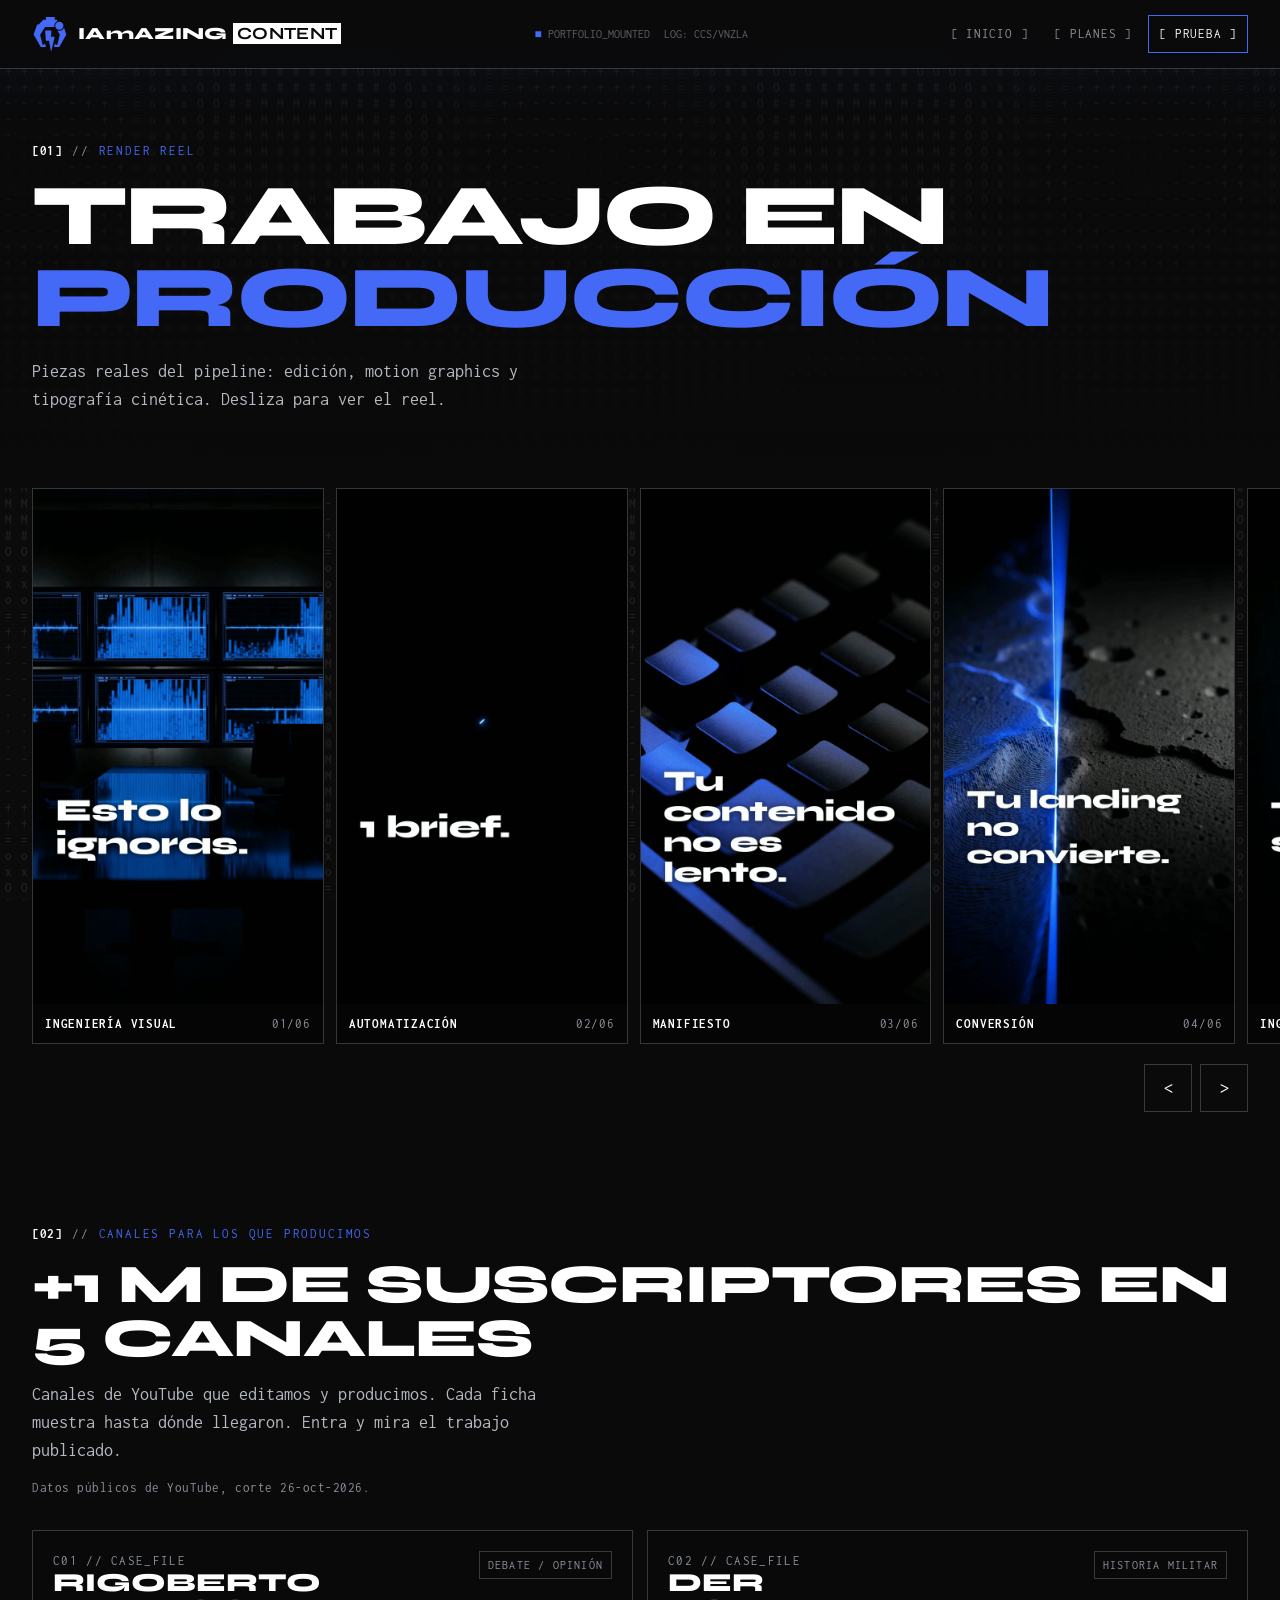
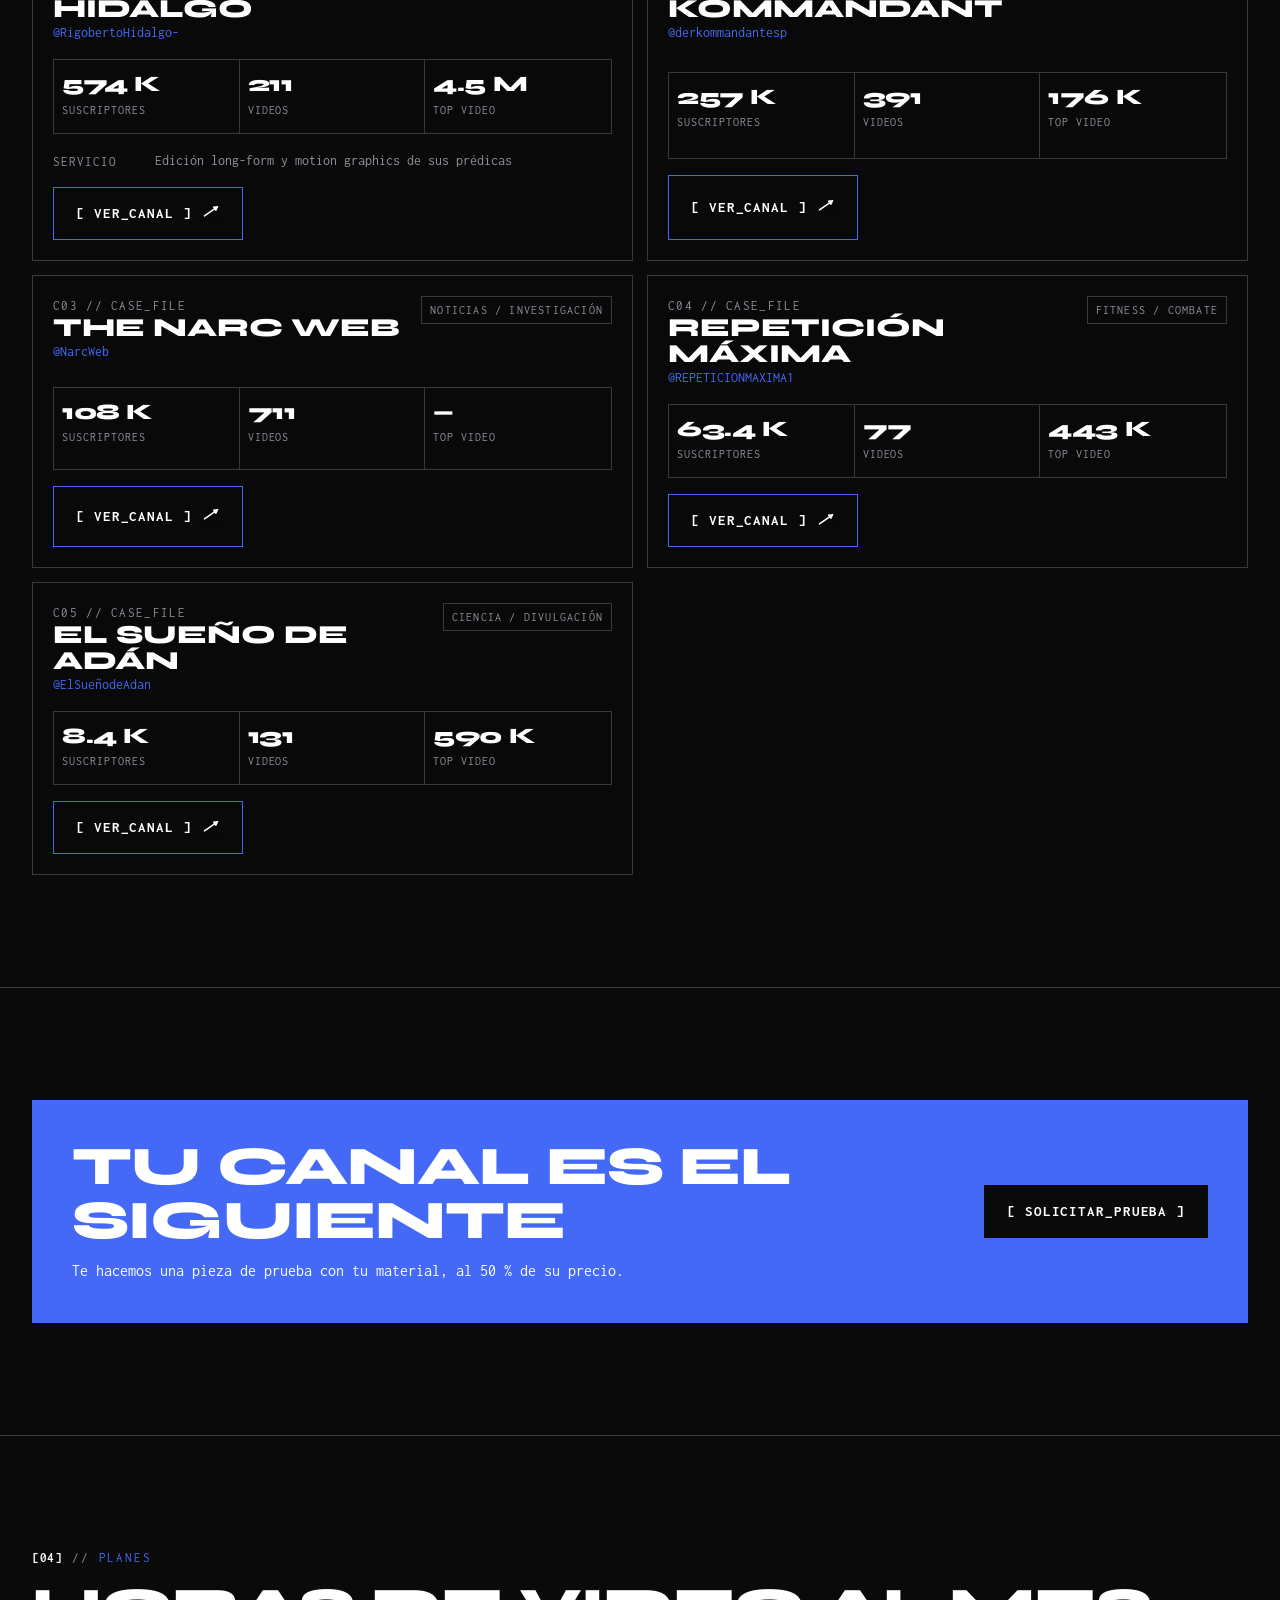
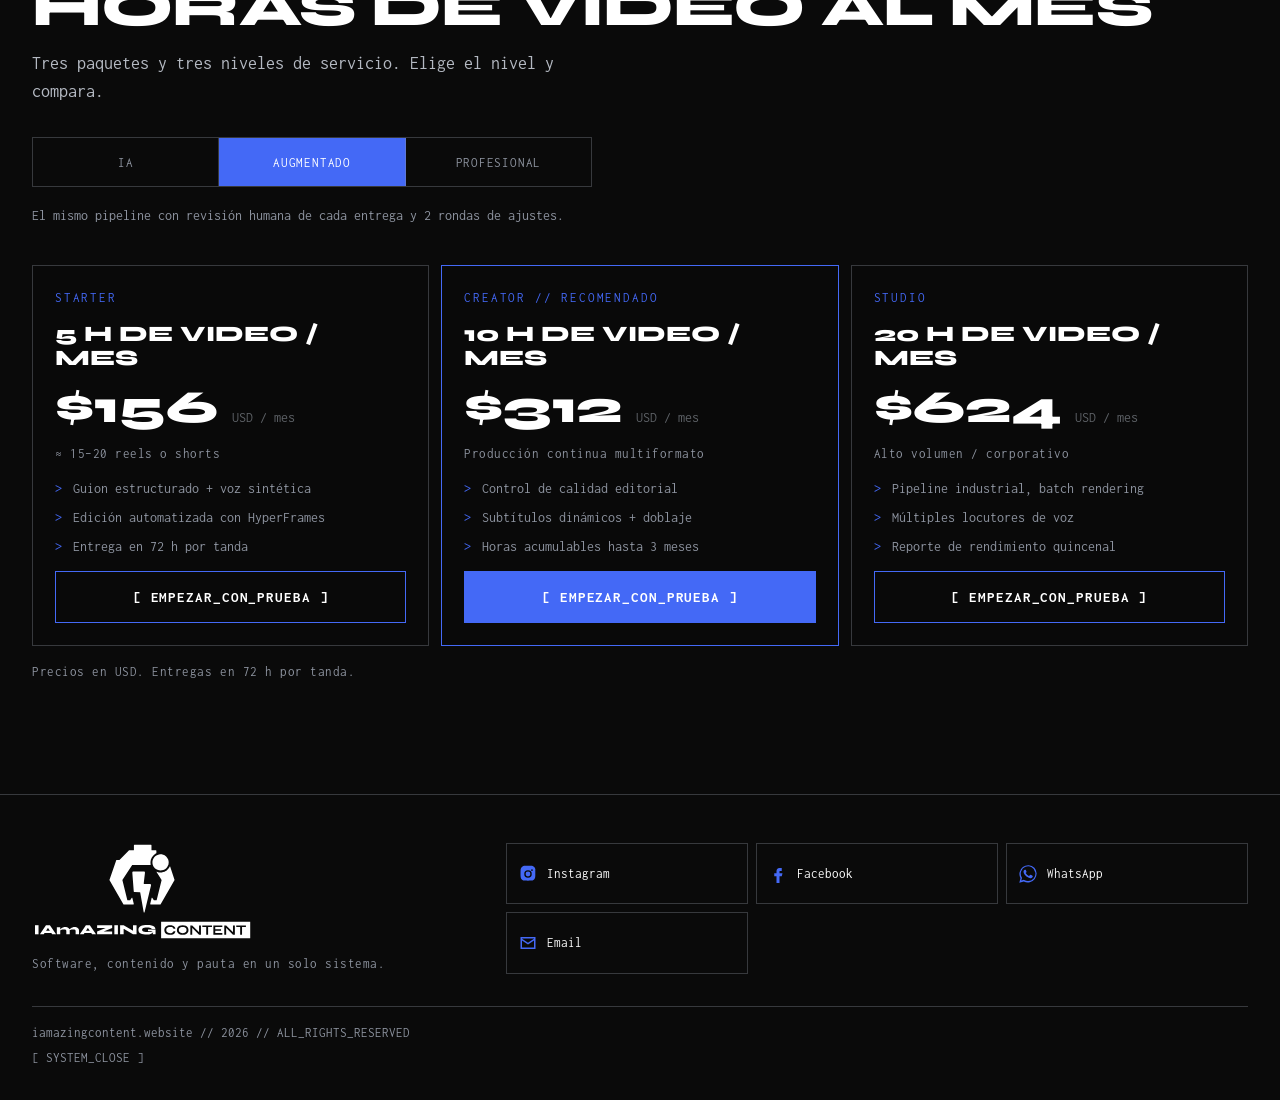
==== commit e1a1ce6a: "Formulario: enviar al Formulario de Google en vez de FormSubmit Algunos proveedores de internet en V" ====
--- a/portafolio/index.html
+++ b/portafolio/index.html
@@ -14,7 +14,7 @@
   <link rel="preconnect" href="https://fonts.googleapis.com">
   <link rel="preconnect" href="https://fonts.gstatic.com" crossorigin>
   <link href="https://fonts.googleapis.com/css2?family=Inconsolata:wght@400;700&family=Syne:wght@600;700;800&display=swap" rel="stylesheet">
-  <link rel="stylesheet" href="../assets/css/iamc.css?v=20261108a">
+  <link rel="stylesheet" href="../assets/css/iamc.css?v=20261108b">
 </head>
 <body>
   <canvas id="ascii-bg" aria-hidden="true"></canvas>
@@ -113,7 +113,7 @@
     </footer>
   </div>
 
-  <script src="../assets/js/config.js?v=20261108a"></script>
-  <script src="../assets/js/app.js?v=20261108a"></script>
+  <script src="../assets/js/config.js?v=20261108b"></script>
+  <script src="../assets/js/app.js?v=20261108b"></script>
 </body>
 </html>
